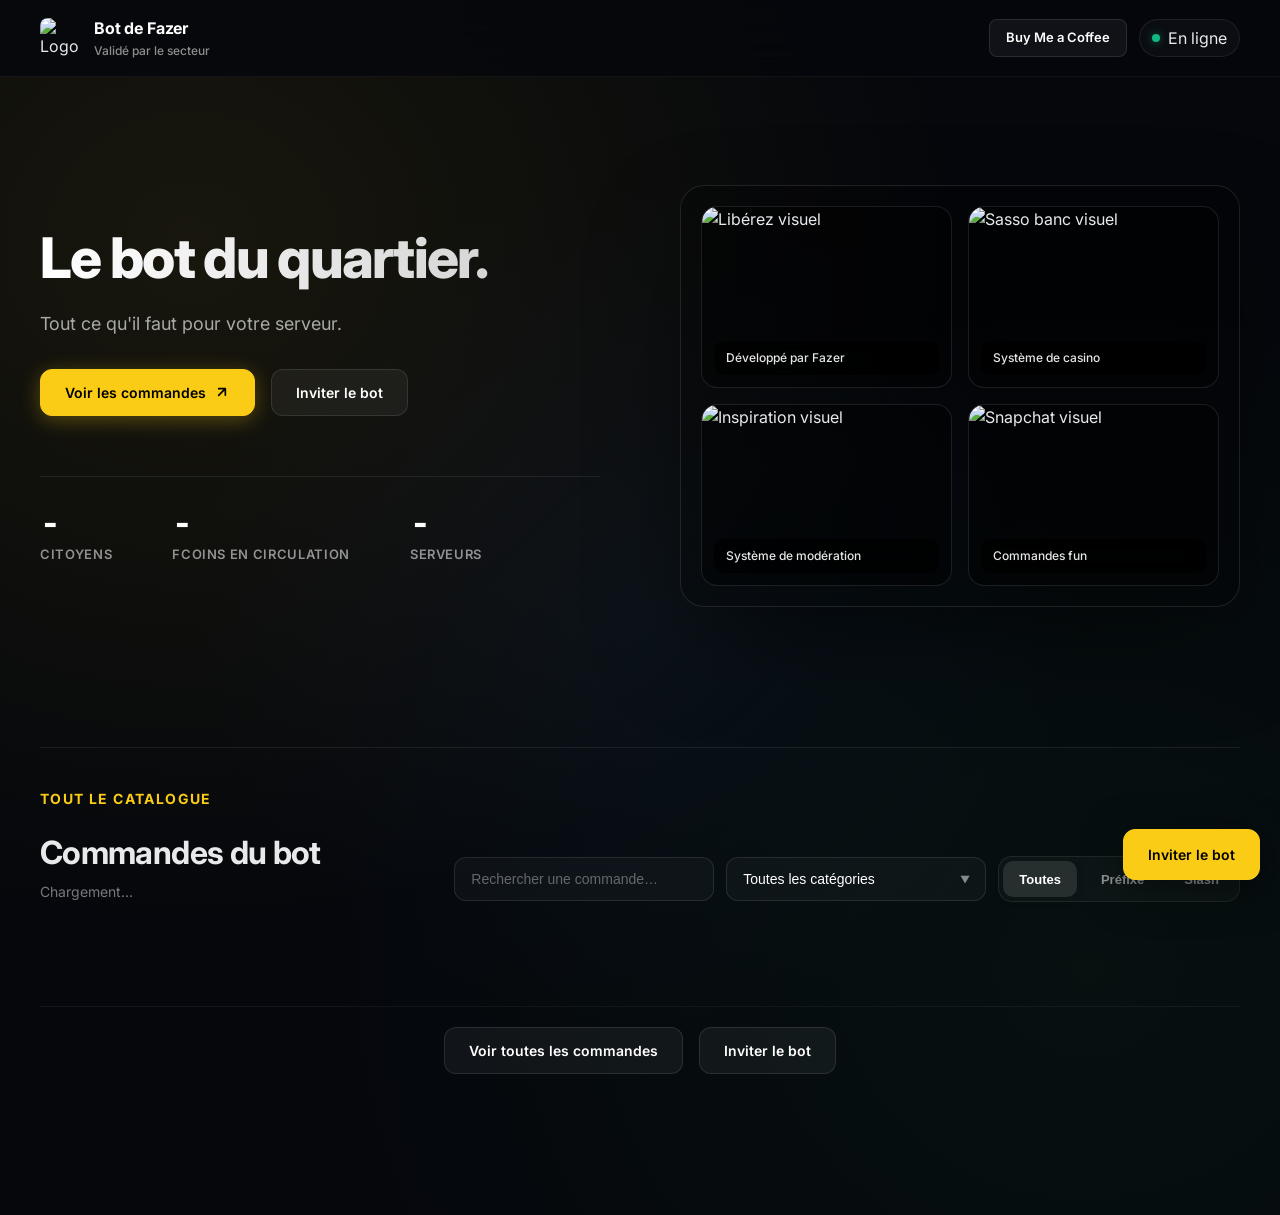
==== site/index.html @ cdc3a777 "Fixes" ====
<!doctype html>
<html lang="fr">
  <head>
    <meta charset="utf-8">
    <meta name="viewport" content="width=device-width, initial-scale=1">
    <title>Bot de Fazer</title>
    <link rel="icon" type="image/png" href="/images/favicon.png">
    <meta name="description" content="Le meilleur Bot Discord.">

    <meta property="og:type" content="website">
    <meta property="og:url" content="http://www.fazer.city/">
    <meta property="og:title" content="Bot de Fazer">
    <meta property="og:description" content="Site officiel du Bot de Fazer.">
    <meta property="og:image" content="/images/video.gif">
    <meta name="theme-color" content="#facc15">

    <meta name="twitter:card" content="summary_large_image">
    <meta name="twitter:title" content="Bot de Fazer">
    <meta name="twitter:description" content="Site officiel du Bot de Fazer.">
    <meta name="twitter:image" content="images/video.gif">

    <link rel="preconnect" href="https://fonts.googleapis.com">
    <link rel="preconnect" href="https://fonts.gstatic.com" crossorigin>
    <link href="https://fonts.googleapis.com/css2?family=Inter:wght@400;600;800&display=swap" rel="stylesheet">
    <link rel="stylesheet" href="assets/style.css">
  </head>
  <body>
    <a class="skiplink" href="#main-content">Aller au contenu principal</a>

    <div class="fixed-invite" aria-label="Invitation du bot">
      <a
        class="btn btn-primary"
        href="https://discord.com/oauth2/authorize?client_id=1448011692867977266&permissions=8&integration_type=0&scope=bot"
        target="_blank"
        rel="noopener"
      >
        Inviter le bot
      </a>
      <img src="/images/dessous.png" class="invite-decor" alt="" aria-hidden="true">
    </div>

    <header class="topbar">
      <div class="topbar-inner">
        <div class="brand-wrapper">
          <img src="/images/logo.png" class="brand-logo" alt="Logo">
          <div class="brand">
            <div class="brand-title">Bot de Fazer</div>
            <div class="brand-sub">Validé par le secteur</div>
          </div>
        </div>
        <div class="top-actions">
          <a class="btn btn-sm" href="https://ko-fi.com/fz1000" target="_blank" rel="noopener">
            Buy Me a Coffee
          </a>
          <div class="pill">
            <span class="pill-dot" aria-hidden="true"></span>
            <span>En ligne</span>
          </div>
        </div>
      </div>
    </header>

    <main class="container">
      <section class="hero" aria-label="Accueil">
        <div>
          <h1>
            Le bot du quartier.
          </h1>
          <p>
            Tout ce qu'il faut pour votre serveur.
          </p>
          <div class="hero-cta">
            <a class="btn btn-primary" href="#commandes">
              <span>Voir les commandes</span>
              <svg width="16" height="16" viewBox="0 0 24 24" fill="none" stroke="currentColor" stroke-width="2.5" stroke-linecap="round" stroke-linejoin="round"><path d="M7 17l9.2-9.2M17 17V7H7"/></svg>
            </a>
            <a class="btn" href="https://discord.com/oauth2/authorize?client_id=1448011692867977266&permissions=8&integration_type=0&scope=bot" target="_blank" rel="noopener">
              <span>Inviter le bot</span>
            </a>
          </div>

          <div class="stats-bar">
            <div class="stat-item">
              <div class="stat-value" id="statUsers">-</div>
              <div class="stat-label">Citoyens</div>
            </div>
            <div class="stat-item">
              <div class="stat-value" id="statMoney">-</div>
              <div class="stat-label">Fcoins en circulation</div>
            </div>
            <div class="stat-item clickable" id="btnServers">
              <div class="stat-value" id="statServers">-</div>
              <div class="stat-label">Serveurs</div>
            </div>
          </div>
        </div>

        <div class="hero-art" aria-label="Visuels">
          <div class="art-bg" aria-hidden="true"></div>
          <div class="art-grid">
            <div class="art-tile">
              <img src="/images/liberez.png" alt="Libérez visuel" loading="lazy">
              <div class="art-caption">Développé par Fazer</div>
            </div>
            <div class="art-tile">
              <img src="/images/sassobanc.png" alt="Sasso banc visuel" loading="lazy">
              <div class="art-caption">Système de casino</div>
            </div>
            <div class="art-tile">
              <img src="/images/video.gif" alt="Inspiration visuel" loading="lazy">
              <div class="art-caption">Système de modération</div>
            </div>
            <div class="art-tile">
              <img src="/images/snapchat.png" alt="Snapchat visuel" loading="lazy">
              <div class="art-caption">Commandes fun</div>
            </div>
          </div>
        </div>
      </section>

      <section id="commandes" class="commands" aria-label="Commandes">
        <div class="commands-head">
          <div>
            <div class="section-title">Tout le catalogue</div>
            <h2>Commandes du bot</h2>
            <div class="muted" id="cmdCount">Chargement…</div>
          </div>
          <div class="commands-toolbar">
            <label for="cmdSearch" class="sr-only">Rechercher une commande</label>
            <input class="input" id="cmdSearch" type="search" placeholder="Rechercher une commande…" autocomplete="off">
            <div class="select-wrapper">
              <select id="catSelect" class="input" aria-label="Filtrer par catégorie">
                <option value="all">Toutes les catégories</option>
              </select>
            </div>
            <div class="tabs" role="tablist" aria-label="Filtre des types de commandes">
              <button class="tab" id="tabAll" role="tab" aria-selected="true" aria-controls="cmdGrid" type="button">Toutes</button>
              <button class="tab" id="tabPrefix" role="tab" aria-selected="false" aria-controls="cmdGrid" type="button">Préfixe</button>
              <button class="tab" id="tabSlash" role="tab" aria-selected="false" aria-controls="cmdGrid" type="button">Slash</button>
            </div>
          </div>
        </div>

        <div class="cmd-grid" id="cmdGrid" aria-live="polite"></div>
      </section>

      <footer class="site-footer">
        <div class="footer-actions">
          <a class="btn" href="#commandes">Voir toutes les commandes</a>
          <a class="btn" href="https://discord.com/oauth2/authorize?client_id=1448011692867977266&permissions=8&integration_type=0&scope=bot" target="_blank" rel="noopener">Inviter le bot</a>
        </div>
        <div class="supporters-marquee">
          <div class="marquee-content">
            Merci aux supporters : aurianavvlt, 4y0pl41t, mr.korrnichon, amaeeel._., an333.back, fgddfgdfsgfsd, marwanleboss, beaucouptropcon, nyrt.kc
          </div>
        </div>
      </footer>

      <button id="backToTop" class="back-to-top" aria-label="Retour en haut">
        <svg width="24" height="24" viewBox="0 0 24 24" fill="none" stroke="currentColor" stroke-width="2" stroke-linecap="round" stroke-linejoin="round"><path d="M18 15l-6-6-6 6"/></svg>
      </button>
    </main>

    <div id="toast"></div>

    <div id="serversModal" class="modal">
      <div class="modal-backdrop"></div>
      <div class="modal-content">
        <div class="modal-header">
          <h3>Nos Serveurs</h3>
          <button class="modal-close" aria-label="Fermer">&times;</button>
        </div>
        <div class="server-list">
          <a href="https://discord.gg/AbfM6Nasqu" target="_blank" rel="noopener" class="server-item">
            <div class="server-info">
              <div class="server-name">tahan et farhan #FR</div>
              <div class="server-desc">Serveur Communautaire</div>
            </div>
            <div class="server-icon">
              <svg width="20" height="20" viewBox="0 0 24 24" fill="none" stroke="currentColor" stroke-width="2" stroke-linecap="round" stroke-linejoin="round"><path d="M18 13v6a2 2 0 0 1-2 2H5a2 2 0 0 1-2-2V8a2 2 0 0 1 2-2h6"></path><polyline points="15 3 21 3 21 9"></polyline><line x1="10" y1="14" x2="21" y2="3"></line></svg>
            </div>
          </a>
          <a href="https://discord.gg/AbfM6Nasqu" target="_blank" rel="noopener" class="server-item">
            <div class="server-info">
              <div class="server-name">Serveur de Fazer</div>
              <div class="server-desc">Serveur de développement</div>
            </div>
            <div class="server-icon">
              <svg width="20" height="20" viewBox="0 0 24 24" fill="none" stroke="currentColor" stroke-width="2" stroke-linecap="round" stroke-linejoin="round"><path d="M18 13v6a2 2 0 0 1-2 2H5a2 2 0 0 1-2-2V8a2 2 0 0 1 2-2h6"></path><polyline points="15 3 21 3 21 9"></polyline><line x1="10" y1="14" x2="21" y2="3"></line></svg>
            </div>
          </a>
        </div>
      </div>
    </div>

    <script src="/assets/script.js" defer></script>
  </body>
</html>
---- site/assets/style.css ----
*{box-sizing:border-box}
html,body{margin:0;padding:0;scroll-behavior:smooth}
body{
  min-height:100vh;
  background:#05070c;
  background-image:
    radial-gradient(at 15% 20%, rgba(250,204,21,0.08) 0px, transparent 50%),
    radial-gradient(at 85% 80%, rgba(34,197,94,0.05) 0px, transparent 50%),
    radial-gradient(at 50% 50%, rgba(59,130,246,0.05) 0px, transparent 50%);
  color:#e7e9ea;
  font-family:'Inter',system-ui,-apple-system,sans-serif;
  line-height:1.5;
  -webkit-font-smoothing: antialiased;
}

.sr-only {
  position: absolute;
  width: 1px;
  height: 1px;
  padding: 0;
  margin: -1px;
  overflow: hidden;
  clip: rect(0, 0, 0, 0);
  white-space: nowrap;
  border: 0;
}

/* Scrollbar */
::-webkit-scrollbar {width: 8px;}
::-webkit-scrollbar-track {background: #05070c;}
::-webkit-scrollbar-thumb {background: #333; border-radius: 4px;}
::-webkit-scrollbar-thumb:hover {background: #444;}

/* Selection */
::selection {background: rgba(250, 204, 21, 0.2); color: #facc15;}

a{color:inherit;text-decoration:none}
.container{width:100%;max-width:1400px;margin:0 auto;padding:28px 40px 64px}

.topbar{
  position:sticky;top:0;z-index:50;
  background:rgba(5,7,12,0.8);
  backdrop-filter:blur(20px);
  -webkit-backdrop-filter:blur(20px);
  border-bottom: 1px solid rgba(255,255,255,0.05);
}
.topbar-inner{width:100%;max-width:1400px;margin:0 auto;padding:16px 40px;display:flex;align-items:center;justify-content:space-between;gap:14px}
.top-actions{display:flex;align-items:center;justify-content:flex-end;gap:12px}

.brand-wrapper{display:flex;align-items:center;gap:14px}
.brand-logo{width:40px;height:40px;object-fit:contain;border-radius: 8px;}
.brand{display:flex;flex-direction:column;gap:2px}
.brand-title{font-size:16px;font-weight: 700;letter-spacing:-0.01em;color:#fff}
.brand-sub{font-size:12px;color:rgba(231,233,234,.6);font-weight: 500}

.pill{display:inline-flex;align-items:center;gap:8px;padding:6px 12px;border-radius:999px;background:rgba(255,255,255,.03);border:1px solid rgba(255,255,255,.08)}
.pill-dot{width:8px;height:8px;border-radius:999px;background:#10b981;box-shadow: 0 0 10px rgba(16,185,129,0.5)}

.hero{padding:80px 0 60px;display:grid;grid-template-columns:1fr 1fr;gap:80px;align-items:center}
.hero h1{margin:0;font-size:56px;letter-spacing:-.03em;line-height:1.1;font-weight: 800; background: linear-gradient(to right, #fff, #ccc); -webkit-background-clip: text; -webkit-text-fill-color: transparent;}
.hero p{margin:20px 0 0;color:rgba(231,233,234,.7);font-size:18px;max-width:48ch;font-weight: 400}

.hero-cta{margin-top:32px;display:flex;flex-wrap:wrap;gap:16px}
.btn{
  display:inline-flex;align-items:center;justify-content:center;gap:8px;
  padding:12px 24px;border-radius:12px;
  border:1px solid rgba(255,255,255,.1);
  background:rgba(255,255,255,.05);
  color:#fff;font-weight:600;font-size: 14px;
  transition:all .2s ease;
  cursor: pointer;
}
.btn:hover{background:rgba(255,255,255,.1);transform:translateY(-2px)}
.btn-sm{padding:8px 16px;font-size:13px;border-radius: 8px}

.btn-primary{
  background: #facc15;
  color: #000;
  border: 1px solid #facc15;
  box-shadow: 0 4px 20px rgba(250,204,21,0.3);
}
.btn-primary:hover{
  background: #eab308;
  border-color: #eab308;
  box-shadow: 0 8px 30px rgba(250,204,21,0.4);
}

.hero-art{
  position:relative;border-radius:24px;overflow:hidden;
  border:1px solid rgba(255,255,255,.1);
  background:rgba(0,0,0,0.3);
  box-shadow:0 40px 100px -20px rgba(0,0,0,0.5);
}
.art-bg{position:absolute;inset:0;background-image:url("../../images/inspi.png");background-size:cover;background-position:center;opacity:.1;filter:blur(20px)}
.art-grid{position:relative;z-index:1;padding:20px;display:grid;grid-template-columns:1fr 1fr;gap:16px}
.art-tile{border-radius:16px;overflow:hidden;position:relative;border:1px solid rgba(255,255,255,.1);background:rgba(0,0,0,.4)}
.art-tile img{display:block;width:100%;height:180px;object-fit:cover;transition: transform 0.5s ease;}
.art-tile:hover img {transform: scale(1.05);}
.art-caption{position:absolute;left:12px;bottom:12px;right:12px;padding:8px 12px;border-radius:10px;background:rgba(0,0,0,.7);backdrop-filter:blur(8px);color:rgba(255,255,255,.9);font-size:12px;font-weight: 500}

.stats-bar {
  margin-top: 60px;
  display: flex;
  gap: 60px;
  border-top: 1px solid rgba(255,255,255,0.08);
  padding-top: 30px;
}
.stat-item {display: flex; flex-direction: column;}
.stat-value {font-size: 32px; font-weight: 800; color: #fff; font-variant-numeric: tabular-nums; line-height: 1;}
.stat-label {margin-top: 6px; font-size: 13px; color: rgba(231,233,234,0.6); text-transform: uppercase; letter-spacing: 0.05em; font-weight: 600;}

.section{margin-top:80px}
.section-title{margin:0 0 20px;font-size:14px;letter-spacing:.1em;text-transform:uppercase;color:#facc15;font-weight: 700}

.commands{margin-top:80px;padding-top:40px;border-top:1px solid rgba(255,255,255,.08)}
.commands-head{display:flex;align-items:flex-end;justify-content:space-between;gap:20px;margin-bottom:24px;flex-wrap: wrap;}
.commands-head h2{margin:0;font-size:32px;letter-spacing:-.02em;font-weight: 700}
.commands-head .muted{color:rgba(231,233,234,.5);font-size:14px;margin-top: 4px}

.commands-toolbar{display:flex;flex-wrap:wrap;gap:12px;align-items:center}
.input{height:44px;min-width:260px;padding:0 16px;border-radius:12px;border:1px solid rgba(255,255,255,.1);background:rgba(255,255,255,.03);color:#fff;outline:none;font-size: 14px; transition: border-color 0.2s}
.input:focus{border-color: rgba(250,204,21,0.5); background: rgba(255,255,255,.05);}
.input::placeholder{color:rgba(231,233,234,.4)}

.tabs{display:flex;gap:8px;background: rgba(255,255,255,0.03); padding: 4px; border-radius: 14px; border: 1px solid rgba(255,255,255,0.08);}
.tab{height:36px;padding:0 16px;border-radius:10px;border:none;background:transparent;color:rgba(231,233,234,.6);cursor:pointer;font-weight:600;font-size: 13px; transition: all 0.2s;}
.tab[aria-selected="true"]{background:rgba(255,255,255,0.1);color:#fff; box-shadow: 0 2px 8px rgba(0,0,0,0.2);}
.tab:hover:not([aria-selected="true"]) {color: #fff;}

.cmd-grid{margin-top:24px;display:grid;grid-template-columns:repeat(auto-fill, minmax(320px, 1fr));gap:16px}
.cmd{
  padding:20px;border-radius:20px;
  border:1px solid rgba(255,255,255,.08);
  background:rgba(255,255,255,.02);
  cursor:pointer;
  transition:all .2s ease;
  position: relative;
  overflow: hidden;
}
.cmd:hover{
  background:rgba(255,255,255,.05);
  transform:translateY(-4px);
  border-color: rgba(255,255,255,0.15);
  box-shadow: 0 10px 30px rgba(0,0,0,0.3);
}
.cmd-top{display:flex;align-items:center;justify-content:space-between;gap:10px;margin-bottom: 8px;}
.cmd-name{font-weight:700;font-size: 16px; color: #fff;}
.cmd-kind{font-size:10px;text-transform: uppercase; letter-spacing: 0.05em; padding: 4px 8px; border-radius: 6px; background: rgba(255,255,255,0.05); color:rgba(255,255,255,.5)}
.cmd-desc{line-height: 1.5; color:rgba(231,233,234,.6);font-size:14px}
.cmd-aliases{margin-top:12px;display:flex;flex-wrap:wrap;gap:6px}
.chip{display:inline-flex;align-items:center;gap:6px;padding:2px 8px;border-radius:6px;background:rgba(255,255,255,.05);font-size:11px;color:rgba(255,255,255,.5)}

.category-header {
  grid-column: 1 / -1;
  margin: 40px 0 16px;
  font-size: 18px;
  font-weight: 800;
  text-transform: uppercase;
  letter-spacing: .05em;
  color: #facc15;
  display: flex;
  align-items: center;
  gap: 12px;
}
.category-header::after {
  content: "";
  height: 1px;
  flex: 1;
  background: rgba(255,255,255,0.1);
}

/* Footer Actions */
.footer-actions{display:flex;gap:16px;justify-content:center;padding:20px 0;}

.fixed-invite{position:fixed;right:20px;bottom:20px;z-index:40; display:flex;align-items:center;justify-content:center;pointer-events:none}
.fixed-invite .btn-primary{padding:14px 24px; pointer-events: auto; box-shadow: 0 10px 40px rgba(0,0,0,0.5);}
.invite-decor{position:absolute;z-index:-1;top:-75px;left:50%;transform:translateX(-50%);width:100px;max-width:none;transition:transform .2s cubic-bezier(0.175, 0.885, 0.32, 1.275)}
.btn-primary:hover + .invite-decor{transform:translateX(-50%) translateY(-8px) scale(1.1)}

.skiplink{position:absolute;left:-9999px;top:auto;width:1px;height:1px;overflow:hidden}
.skiplink:focus{left:20px;top:20px;width:auto;height:auto;z-index:100;padding:12px 20px;border-radius:12px;background:#05070c;border:1px solid #facc15;color: #facc15; font-weight: bold;}

#toast {
  visibility: hidden;
  min-width: 250px;
  background-color: rgba(31, 41, 55, 0.9);
  backdrop-filter: blur(10px);
  color: #fff;
  text-align: center;
  border-radius: 12px;
  padding: 14px 24px;
  position: fixed;
  z-index: 100;
  left: 50%;
  bottom: 40px;
  transform: translateX(-50%) translateY(20px);
  font-size: 14px;
  font-weight: 500;
  box-shadow: 0 20px 50px rgba(0,0,0,0.5);
  border: 1px solid rgba(255,255,255,0.1);
  opacity: 0;
  transition: all 0.3s cubic-bezier(0.175, 0.885, 0.32, 1.275);
}
#toast.show {visibility: visible; opacity: 1; transform: translateX(-50%) translateY(0);}

.reveal {opacity: 0; transform: translateY(30px); transition: all 0.8s cubic-bezier(0.2, 0.8, 0.2, 1);}
.reveal.active {opacity: 1; transform: translateY(0);}

.back-to-top {
  position: fixed;
  bottom: 30px;
  left: 30px;
  width: 48px;
  height: 48px;
  border-radius: 12px;
  background: rgba(255,255,255,0.05);
  border: 1px solid rgba(255,255,255,0.1);
  color: #fff;
  display: flex; align-items: center; justify-content: center;
  cursor: pointer;
  opacity: 0; transform: translateY(20px);
  transition: all 0.3s ease;
  z-index: 90;
  backdrop-filter: blur(10px);
}
.back-to-top:hover {background: rgba(255,255,255,0.1); transform: translateY(-4px);}
.back-to-top.visible {opacity: 1; transform: translateY(0);}

/* Clickable Stat */
.clickable {
  cursor: pointer;
  transition: transform 0.2s, opacity 0.2s;
}
.clickable:hover {
  opacity: 0.8;
  transform: translateY(-2px);
}
.clickable:hover .stat-value {
  color: #facc15;
}

/* Marquee & Footer */
.site-footer {
  margin-top: 80px;
  border-top: 1px solid rgba(255,255,255,0.05);
  display: flex;
  flex-direction: column;
  padding-bottom: 20px;
}

.supporters-marquee {
  width: 100%;
  padding: 10px 0;
  overflow: hidden;
  display: flex;
  align-items: center;
  background: transparent;
  opacity: 0.2; /* Very subtle */
  transition: opacity 0.3s;
}
.supporters-marquee:hover {
  opacity: 0.6;
}

.marquee-content {
  white-space: nowrap;
  animation: marquee 40s linear infinite;
  padding-left: 100%;
  color: #fff;
  font-size: 11px;
  font-weight: 500;
  text-transform: uppercase;
  letter-spacing: 0.05em;
}
@keyframes marquee {
  0% { transform: translateX(0); }
  100% { transform: translateX(-100%); }
}

/* Modal */
.modal {
  position: fixed;
  inset: 0;
  z-index: 200;
  display: flex;
  align-items: center;
  justify-content: center;
  opacity: 0;
  pointer-events: none;
  transition: opacity 0.3s ease;
}
.modal.active {
  opacity: 1;
  pointer-events: auto;
}
.modal-backdrop {
  position: absolute;
  inset: 0;
  background: rgba(0, 0, 0, 0.6);
  backdrop-filter: blur(5px);
}
.modal-content {
  position: relative;
  width: 90%;
  max-width: 400px;
  background: rgba(20, 25, 35, 0.9);
  border: 1px solid rgba(255, 255, 255, 0.1);
  border-radius: 20px;
  padding: 24px;
  box-shadow: 0 20px 50px rgba(0, 0, 0, 0.5);
  transform: scale(0.95);
  transition: transform 0.3s cubic-bezier(0.175, 0.885, 0.32, 1.275);
}
.modal.active .modal-content {
  transform: scale(1);
}
.modal-header {
  display: flex;
  justify-content: space-between;
  align-items: center;
  margin-bottom: 20px;
}
.modal-header h3 {
  margin: 0;
  font-size: 20px;
  color: #fff;
}
.modal-close {
  background: none;
  border: none;
  color: rgba(255, 255, 255, 0.5);
  font-size: 24px;
  cursor: pointer;
  padding: 0;
  line-height: 1;
}
.modal-close:hover {
  color: #fff;
}
.server-list {
  display: flex;
  flex-direction: column;
  gap: 12px;
}
.server-item {
  display: flex;
  align-items: center;
  justify-content: space-between;
  padding: 16px;
  background: rgba(255, 255, 255, 0.03);
  border: 1px solid rgba(255, 255, 255, 0.08);
  border-radius: 12px;
  text-decoration: none;
  transition: all 0.2s ease;
}
.server-item:hover {
  background: rgba(255, 255, 255, 0.08);
  transform: translateX(4px);
  border-color: rgba(255, 255, 255, 0.2);
}
.server-info {
  display: flex;
  flex-direction: column;
  gap: 4px;
}
.server-name {
  color: #fff;
  font-weight: 600;
  font-size: 14px;
}
.server-desc {
  color: rgba(255, 255, 255, 0.5);
  font-size: 12px;
}
.server-icon {
  color: #facc15;
}

@media (max-width: 1024px) {
  .hero {
    grid-template-columns: 1fr;
    text-align: center;
    gap: 40px;
    padding-top: 40px;
  }
  .hero-cta {
    justify-content: center;
  }
  .hero p {
    margin-left: auto;
    margin-right: auto;
  }
  .art-tile img {
    height: 220px;
  }
}

@media (max-width: 768px) {
  .container {
    padding: 20px 20px 80px; /* More bottom padding for fixed elements */
  }
  .topbar-inner {
    padding: 12px 20px;
  }
  .hero h1 {
    font-size: 40px;
  }
  .stats-bar {
    flex-direction: column;
    gap: 30px;
    align-items: center;
    text-align: center;
    margin-top: 40px;
  }
  .commands-head {
    flex-direction: column;
    align-items: flex-start;
    gap: 16px;
  }
  .commands-toolbar {
    width: 100%;
    flex-direction: column;
    align-items: stretch;
  }
  .input {
    width: 100%;
    font-size: 16px; /* Prevents iOS zoom */
  }
  .tabs {
    width: 100%;
    overflow-x: auto;
    padding-bottom: 8px; /* Scrollbar space */
    -webkit-overflow-scrolling: touch;
  }
  .tab {
    flex-shrink: 0;
  }
  .art-grid {
    grid-template-columns: 1fr;
  }
  .cmd-grid {
    grid-template-columns: 1fr; /* Full width cards on mobile */
  }
  .fixed-invite {
    width: 100%;
    right: 0;
    bottom: 0;
    padding: 16px;
    background: linear-gradient(to top, #05070c, transparent);
    justify-content: center;
  }
  .fixed-invite .btn-primary {
    width: 100%;
    box-shadow: 0 4px 20px rgba(0,0,0,0.4);
  }
  .invite-decor {
    display: none; /* Hide decor on mobile to avoid clutter */
  }
  .back-to-top {
    left: auto;
    right: 20px;
    bottom: 90px; /* Above the fixed invite bar */
  }
  #toast {
    width: 90%;
    bottom: 90px;
  }
}

@media (max-width: 480px) {
  .hero h1 {
    font-size: 32px;
  }
  .hero p {
    font-size: 16px;
  }
  .brand-title {
    display: none; /* Hide brand text, keep logo */
  }
  .brand-sub {
    display: none;
  }
  .brand-logo {
    width: 32px;
    height: 32px;
  }
  .top-actions .btn-sm {
    display: none; /* Hide "Buy me a coffee" on tiny screens */
  }
  .stat-value {
    font-size: 28px;
  }
}

/* Select Dropdown */
.select-wrapper {
  position: relative;
  min-width: 200px;
}
.select-wrapper::after {
  content: "▼";
  font-size: 10px;
  color: rgba(255,255,255,0.5);
  position: absolute;
  right: 16px;
  top: 50%;
  transform: translateY(-50%);
  pointer-events: none;
}
select.input {
  appearance: none;
  -webkit-appearance: none;
  cursor: pointer;
  padding-right: 32px;
}
select.input option {
  background: #141923;
  color: #fff;
}

/* Command Usage */
.cmd-usage {
  margin-top: 12px;
  padding: 8px 12px;
  background: rgba(0, 0, 0, 0.3);
  border-radius: 8px;
  font-family: 'Monaco', 'Consolas', monospace;
  font-size: 12px;
  color: #facc15;
  border: 1px solid rgba(250, 204, 21, 0.2);
  display: block;
  width: 100%;
  white-space: pre-wrap;
  word-break: break-all;
}
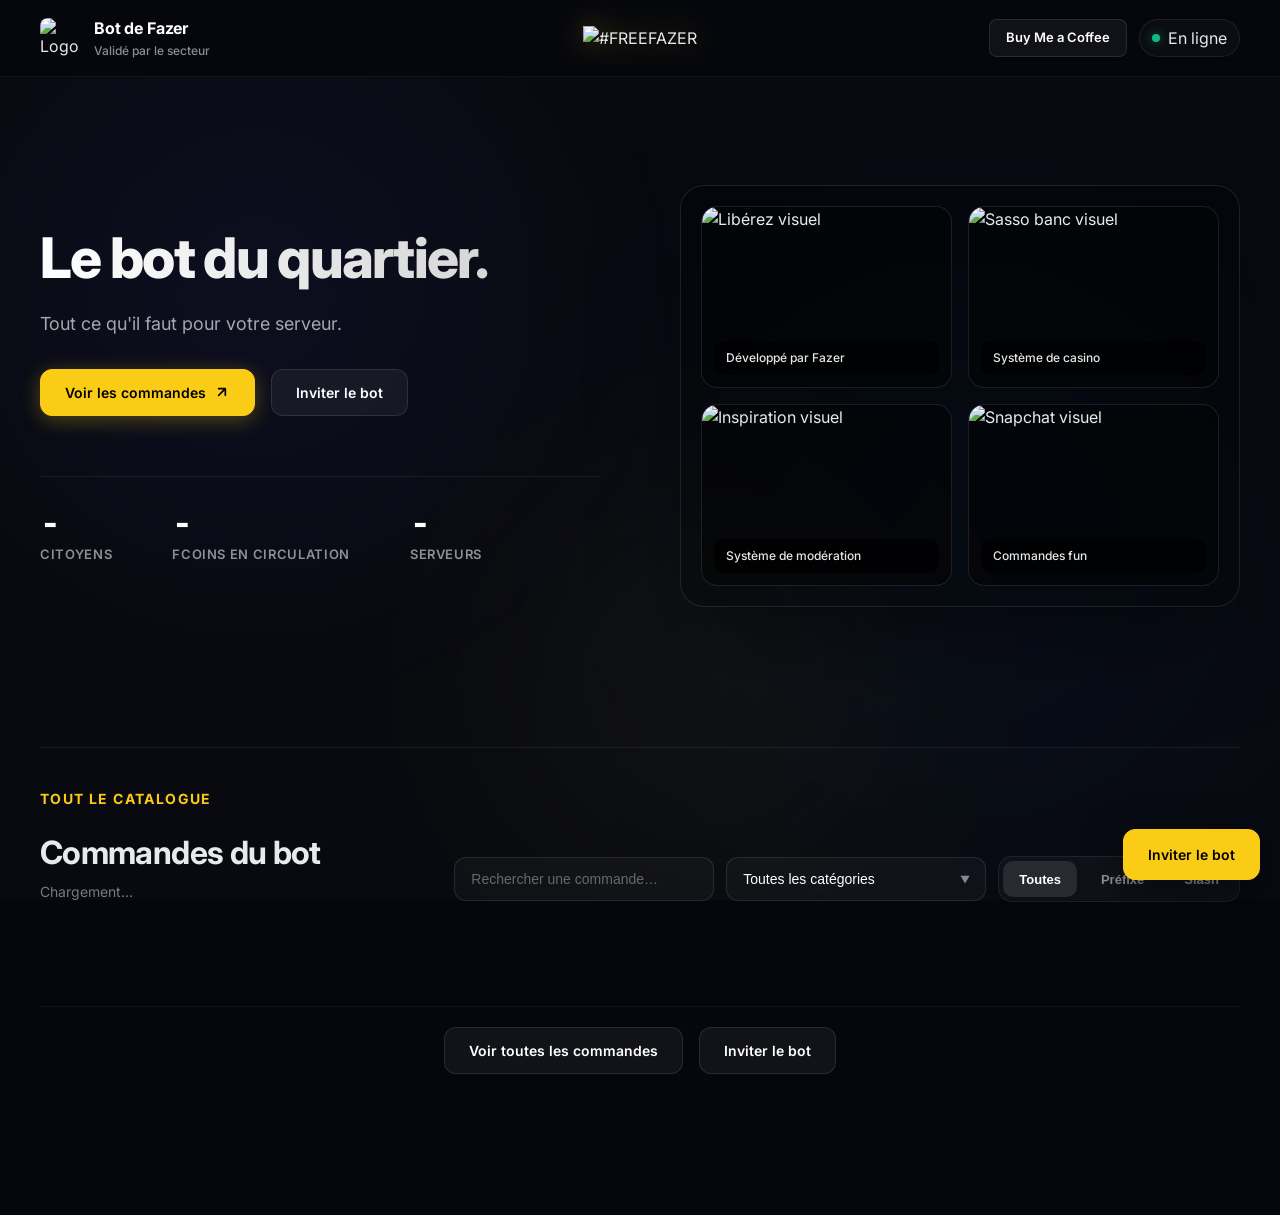
==== commit 8bb7c80d: "ajouts" ====
--- a/site/index.html
+++ b/site/index.html
@@ -25,6 +25,11 @@
     <link rel="stylesheet" href="assets/style.css">
   </head>
   <body>
+    <div class="animated-bg">
+      <div class="bg-blob bg-blob-1"></div>
+      <div class="bg-blob bg-blob-2"></div>
+      <div class="bg-blob bg-blob-3"></div>
+    </div>
     <a class="skiplink" href="#main-content">Aller au contenu principal</a>
 
     <div class="fixed-invite" aria-label="Invitation du bot">
@@ -36,7 +41,7 @@
       >
         Inviter le bot
       </a>
-      <img src="/images/dessous.png" class="invite-decor" alt="" aria-hidden="true">
+      <img src="/images/dessous.png" class="invite-decor" alt="" aria-hidden="true"></div>
     </div>
 
     <header class="topbar">
@@ -48,6 +53,11 @@
             <div class="brand-sub">Validé par le secteur</div>
           </div>
         </div>
+        
+        <div class="top-center-logo">
+          <img src="/images/freefazer.png" id="freeFazerBtn" alt="#FREEFAZER" title="Clique pour copier #FREEFAZER">
+        </div>
+
         <div class="top-actions">
           <a class="btn btn-sm" href="https://ko-fi.com/fz1000" target="_blank" rel="noopener">
             Buy Me a Coffee
@@ -62,6 +72,7 @@
 
     <main class="container">
       <section class="hero" aria-label="Accueil">
+        <div class="tmax-bg"></div>
         <div>
           <h1>
             Le bot du quartier.
@@ -110,13 +121,15 @@
               <img src="/images/video.gif" alt="Inspiration visuel" loading="lazy">
               <div class="art-caption">Système de modération</div>
             </div>
-            <div class="art-tile">
+            <div class="art-tile"> 
               <img src="/images/snapchat.png" alt="Snapchat visuel" loading="lazy">
               <div class="art-caption">Commandes fun</div>
             </div>
           </div>
         </div>
       </section>
+
+      <!-- Section Classement (Supprimé) -->
 
       <section id="commandes" class="commands" aria-label="Commandes">
         <div class="commands-head">
@@ -195,4 +208,4 @@
 
     <script src="/assets/script.js" defer></script>
   </body>
-</html>+</html>
--- a/site/assets/style.css
+++ b/site/assets/style.css
@@ -3,14 +3,65 @@
 body{
   min-height:100vh;
   background:#05070c;
-  background-image:
-    radial-gradient(at 15% 20%, rgba(250,204,21,0.08) 0px, transparent 50%),
-    radial-gradient(at 85% 80%, rgba(34,197,94,0.05) 0px, transparent 50%),
-    radial-gradient(at 50% 50%, rgba(59,130,246,0.05) 0px, transparent 50%);
   color:#e7e9ea;
   font-family:'Inter',system-ui,-apple-system,sans-serif;
   line-height:1.5;
   -webkit-font-smoothing: antialiased;
+}
+
+.animated-bg {
+  position: fixed;
+  top: 0;
+  left: 0;
+  width: 100vw;
+  height: 100vh;
+  z-index: -5;
+  overflow: hidden;
+  background: #080a10;
+}
+
+.bg-blob {
+  position: absolute;
+  border-radius: 50%;
+  filter: blur(80px);
+  opacity: 0.6;
+  animation: blob-move 20s infinite alternate cubic-bezier(0.4, 0, 0.2, 1);
+}
+
+.bg-blob-1 {
+  top: -10%;
+  left: -10%;
+  width: 60vw;
+  height: 60vw;
+  background: radial-gradient(circle, rgba(79, 70, 229, 0.15) 0%, transparent 70%);
+  animation-duration: 25s;
+}
+
+.bg-blob-2 {
+  bottom: -10%;
+  right: -10%;
+  width: 70vw;
+  height: 70vw;
+  background: radial-gradient(circle, rgba(37, 99, 235, 0.1) 0%, transparent 70%);
+  animation-duration: 30s;
+  animation-direction: alternate-reverse;
+}
+
+.bg-blob-3 {
+  top: 40%;
+  left: 30%;
+  width: 50vw;
+  height: 50vw;
+  background: radial-gradient(circle, rgba(250, 204, 21, 0.08) 0%, transparent 70%);
+  animation-duration: 35s;
+  animation-delay: -5s;
+}
+
+@keyframes blob-move {
+  0% { transform: translate(0, 0) scale(1); }
+  33% { transform: translate(30px, -30px) scale(1.1); }
+  66% { transform: translate(-20px, 20px) scale(0.95); }
+  100% { transform: translate(0, 0) scale(1); }
 }
 
 .sr-only {
@@ -44,7 +95,40 @@
   -webkit-backdrop-filter:blur(20px);
   border-bottom: 1px solid rgba(255,255,255,0.05);
 }
-.topbar-inner{width:100%;max-width:1400px;margin:0 auto;padding:16px 40px;display:flex;align-items:center;justify-content:space-between;gap:14px}
+.topbar-inner{width:100%;max-width:1400px;margin:0 auto;padding:16px 40px;display:flex;align-items:center;justify-content:space-between;gap:14px; position: relative;}
+
+.top-center-logo {
+  position: absolute;
+  left: 50%;
+  top: 50%;
+  transform: translate(-50%, -50%);
+  z-index: 10;
+}
+
+.top-center-logo img {
+  height: 90px;
+  width: auto;
+  cursor: pointer;
+  animation: mega-pulse 1.5s infinite ease-in-out;
+  transition: all 0.2s;
+  filter: drop-shadow(0 0 15px rgba(250, 204, 21, 0.4));
+}
+.top-center-logo img:hover {
+  transform: scale(1.3) rotate(10deg);
+  filter: drop-shadow(0 0 25px rgba(250, 204, 21, 0.8));
+}
+.top-center-logo img:active {
+  transform: scale(0.9);
+}
+
+@keyframes mega-pulse {
+  0% { transform: scale(1) rotate(0deg); }
+  25% { transform: scale(1.2) rotate(-5deg); }
+  50% { transform: scale(1) rotate(0deg); }
+  75% { transform: scale(1.2) rotate(5deg); }
+  100% { transform: scale(1) rotate(0deg); }
+}
+
 .top-actions{display:flex;align-items:center;justify-content:flex-end;gap:12px}
 
 .brand-wrapper{display:flex;align-items:center;gap:14px}
@@ -56,7 +140,29 @@
 .pill{display:inline-flex;align-items:center;gap:8px;padding:6px 12px;border-radius:999px;background:rgba(255,255,255,.03);border:1px solid rgba(255,255,255,.08)}
 .pill-dot{width:8px;height:8px;border-radius:999px;background:#10b981;box-shadow: 0 0 10px rgba(16,185,129,0.5)}
 
-.hero{padding:80px 0 60px;display:grid;grid-template-columns:1fr 1fr;gap:80px;align-items:center}
+.hero{padding:80px 0 60px;display:grid;grid-template-columns:1fr 1fr;gap:80px;align-items:center;position:relative}
+.tmax-bg {
+  position: absolute;
+  bottom: 0;
+  left: 5%;
+  right: auto;
+  width: 60%;
+  height: 100%;
+  background-image: url('/images/tmax.png');
+  background-size: contain;
+  background-repeat: no-repeat;
+  background-position: bottom left;
+  opacity: 0.4;
+  pointer-events: none;
+  z-index: -1;
+  animation: float 6s ease-in-out infinite;
+}
+
+@keyframes float {
+  0% { transform: translateY(0); }
+  50% { transform: translateY(-20px); }
+  100% { transform: translateY(0); }
+}
 .hero h1{margin:0;font-size:56px;letter-spacing:-.03em;line-height:1.1;font-weight: 800; background: linear-gradient(to right, #fff, #ccc); -webkit-background-clip: text; -webkit-text-fill-color: transparent;}
 .hero p{margin:20px 0 0;color:rgba(231,233,234,.7);font-size:18px;max-width:48ch;font-weight: 400}
 
@@ -174,7 +280,7 @@
 
 .fixed-invite{position:fixed;right:20px;bottom:20px;z-index:40; display:flex;align-items:center;justify-content:center;pointer-events:none}
 .fixed-invite .btn-primary{padding:14px 24px; pointer-events: auto; box-shadow: 0 10px 40px rgba(0,0,0,0.5);}
-.invite-decor{position:absolute;z-index:-1;top:-75px;left:50%;transform:translateX(-50%);width:100px;max-width:none;transition:transform .2s cubic-bezier(0.175, 0.885, 0.32, 1.275)}
+.invite-decor{position:absolute;z-index:-1;top:-90px;left:50%;transform:translateX(-50%);width:100px;max-width:none;transition:transform .2s cubic-bezier(0.175, 0.885, 0.32, 1.275)}
 .btn-primary:hover + .invite-decor{transform:translateX(-50%) translateY(-8px) scale(1.1)}
 
 .skiplink{position:absolute;left:-9999px;top:auto;width:1px;height:1px;overflow:hidden}
@@ -383,6 +489,17 @@
     gap: 40px;
     padding-top: 40px;
   }
+  .tmax-bg {
+    left: 50%;
+    width: 80%;
+    opacity: 0.2;
+    animation: float-mobile 6s ease-in-out infinite;
+  }
+  @keyframes float-mobile {
+    0% { transform: translateX(-50%) translateY(0); }
+    50% { transform: translateX(-50%) translateY(-20px); }
+    100% { transform: translateX(-50%) translateY(0); }
+  }
   .hero-cta {
     justify-content: center;
   }
@@ -401,6 +518,9 @@
   }
   .topbar-inner {
     padding: 12px 20px;
+  }
+  .top-center-logo img {
+    height: 50px;
   }
   .hero h1 {
     font-size: 40px;
@@ -533,3 +653,86 @@
   white-space: pre-wrap;
   word-break: break-all;
 }
+
+/* Leaderboard Mini (Discreet) */
+.leaderboard-mini .leaderboard-container {
+  padding: 20px;
+  background: rgba(255, 255, 255, 0.01);
+  border: 1px solid rgba(255, 255, 255, 0.05);
+  border-radius: 16px;
+  max-width: 600px; /* Limit width */
+  margin: 24px auto 0; /* Center it */
+}
+
+.leaderboard-mini .leaderboard-header {
+  margin-bottom: 16px;
+  align-items: center;
+}
+.leaderboard-mini .leaderboard-header h2 {
+  font-size: 18px;
+  font-weight: 600;
+  text-transform: uppercase;
+  letter-spacing: 0.05em;
+  color: rgba(255, 255, 255, 0.8);
+}
+
+.leaderboard-mini .lb-item {
+  padding: 10px 16px;
+  border-radius: 10px;
+  background: transparent;
+  border: none;
+  border-bottom: 1px solid rgba(255, 255, 255, 0.03);
+}
+.leaderboard-mini .lb-item:last-child {
+  border-bottom: none;
+}
+.leaderboard-mini .lb-item:hover {
+  background: rgba(255, 255, 255, 0.02);
+  transform: none;
+}
+
+.leaderboard-mini .lb-rank {
+  font-size: 14px;
+  width: 24px;
+}
+
+.leaderboard-mini .lb-avatar {
+  width: 24px;
+  height: 24px;
+  margin-right: 12px;
+}
+
+.leaderboard-mini .lb-name {
+  font-size: 14px;
+  font-weight: 500;
+}
+.leaderboard-mini .lb-detail {
+  display: none; /* Hide role for cleaner look */
+}
+
+.leaderboard-mini .lb-val {
+  font-size: 13px;
+  color: rgba(250, 204, 21, 0.8);
+}
+
+/* Rank Colors */
+.lb-item[data-rank="1"] { border-color: rgba(250, 204, 21, 0.3); background: linear-gradient(90deg, rgba(250,204,21,0.05), transparent); }
+.lb-item[data-rank="1"] .lb-rank { color: #facc15; }
+
+.lb-item[data-rank="2"] { border-color: rgba(192, 192, 192, 0.3); }
+.lb-item[data-rank="2"] .lb-rank { color: #c0c0c0; }
+
+.lb-item[data-rank="3"] { border-color: rgba(205, 127, 50, 0.3); }
+.lb-item[data-rank="3"] .lb-rank { color: #cd7f32; }
+
+/* Skeleton */
+.loading-skeleton {
+  height: 74px;
+  background: linear-gradient(90deg, rgba(255,255,255,0.02) 25%, rgba(255,255,255,0.05) 50%, rgba(255,255,255,0.02) 75%);
+  background-size: 200% 100%;
+  animation: loading 1.5s infinite;
+}
+@keyframes loading {
+  0% { background-position: 200% 0; }
+  100% { background-position: -200% 0; }
+}
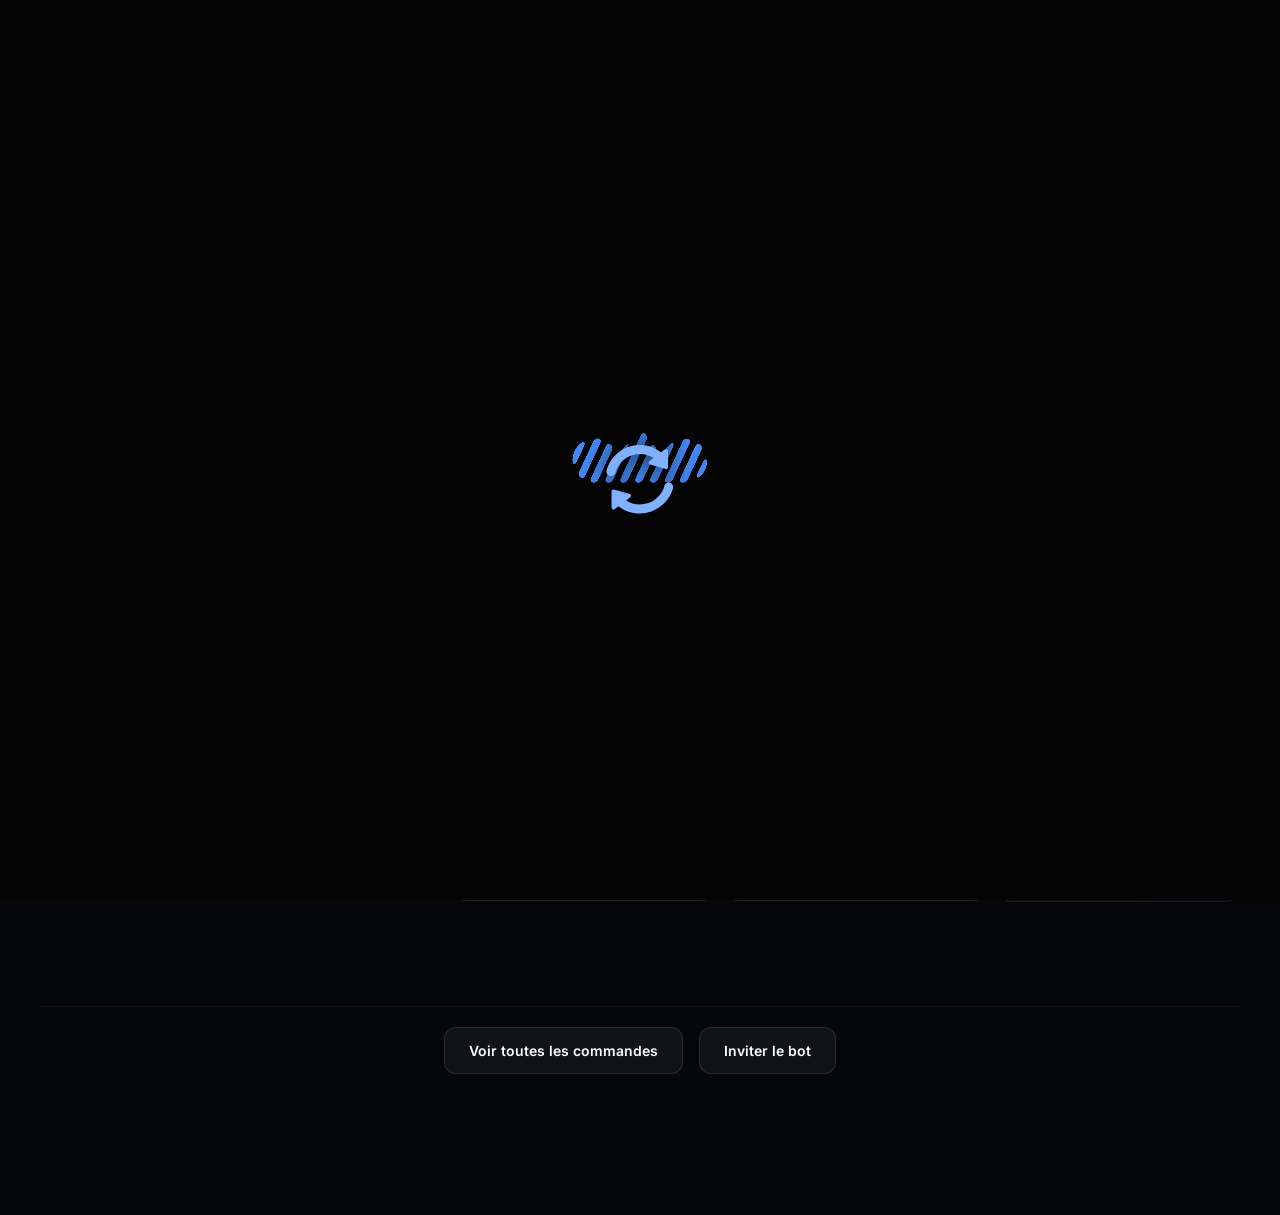
==== commit 0abe3e8b: "me page" ====
--- a/site/index.html
+++ b/site/index.html
@@ -25,6 +25,76 @@
     <link rel="stylesheet" href="assets/style.css">
   </head>
   <body>
+    <div id="loader-overlay">
+      <div class="loader">
+        <svg id="cloud" xmlns="http://www.w3.org/2000/svg" viewBox="0 0 100 100">
+          <defs>
+            <filter id="roundness">
+              <feGaussianBlur in="SourceGraphic" stdDeviation="1.5"></feGaussianBlur>
+              <feColorMatrix
+                values="1 0 0 0 0 0 1 0 0 0 0 0 1 0 0 0 0 0 20 -10"
+              ></feColorMatrix>
+            </filter>
+            <mask id="shapes">
+              <g fill="white">
+                <polygon points="50 37.5 80 75 20 75 50 37.5"></polygon>
+                <circle cx="20" cy="60" r="15"></circle>
+                <circle cx="80" cy="60" r="15"></circle>
+                <g>
+                  <circle cx="20" cy="60" r="15"></circle>
+                  <circle cx="20" cy="60" r="15"></circle>
+                  <circle cx="20" cy="60" r="15"></circle>
+                </g>
+              </g>
+            </mask>
+            <mask id="clipping" clipPathUnits="userSpaceOnUse">
+              <g id="lines" filter="url(#roundness)">
+                <g mask="url(#shapes)" stroke="white">
+                  <line x1="-50" y1="-40" x2="150" y2="-40"></line>
+                  <line x1="-50" y1="-31" x2="150" y2="-31"></line>
+                  <line x1="-50" y1="-22" x2="150" y2="-22"></line>
+                  <line x1="-50" y1="-13" x2="150" y2="-13"></line>
+                  <line x1="-50" y1="-4" x2="150" y2="-4"></line>
+                  <line x1="-50" y1="5" x2="150" y2="5"></line>
+                  <line x1="-50" y1="14" x2="150" y2="14"></line>
+                  <line x1="-50" y1="23" x2="150" y2="23"></line>
+                  <line x1="-50" y1="32" x2="150" y2="32"></line>
+                  <line x1="-50" y1="41" x2="150" y2="41"></line>
+                  <line x1="-50" y1="50" x2="150" y2="50"></line>
+                  <line x1="-50" y1="59" x2="150" y2="59"></line>
+                  <line x1="-50" y1="68" x2="150" y2="68"></line>
+                  <line x1="-50" y1="77" x2="150" y2="77"></line>
+                  <line x1="-50" y1="86" x2="150" y2="86"></line>
+                  <line x1="-50" y1="95" x2="150" y2="95"></line>
+                  <line x1="-50" y1="104" x2="150" y2="104"></line>
+                  <line x1="-50" y1="113" x2="150" y2="113"></line>
+                  <line x1="-50" y1="122" x2="150" y2="122"></line>
+                  <line x1="-50" y1="131" x2="150" y2="131"></line>
+                  <line x1="-50" y1="140" x2="150" y2="140"></line>
+                </g>
+              </g>
+            </mask>
+          </defs>
+          <rect
+            x="0"
+            y="0"
+            width="100"
+            height="100"
+            rx="0"
+            ry="0"
+            mask="url(#clipping)"
+          ></rect>
+          <g>
+            <path
+              d="M33.52,68.12 C35.02,62.8 39.03,58.52 44.24,56.69 C49.26,54.93 54.68,55.61 59.04,58.4 C59.04,58.4 56.24,60.53 56.24,60.53 C55.45,61.13 55.68,62.37 56.63,62.64 C56.63,62.64 67.21,65.66 67.21,65.66 C67.98,65.88 68.75,65.3 68.74,64.5 C68.74,64.5 68.68,53.5 68.68,53.5 C68.67,52.51 67.54,51.95 66.75,52.55 C66.75,52.55 64.04,54.61 64.04,54.61 C57.88,49.79 49.73,48.4 42.25,51.03 C35.2,53.51 29.78,59.29 27.74,66.49 C27.29,68.08 28.22,69.74 29.81,70.19 C30.09,70.27 30.36,70.31 30.63,70.31 C31.94,70.31 33.14,69.44 33.52,68.12Z"
+            ></path>
+            <path
+              d="M69.95,74.85 C68.35,74.4 66.7,75.32 66.25,76.92 C64.74,82.24 60.73,86.51 55.52,88.35 C50.51,90.11 45.09,89.43 40.73,86.63 C40.73,86.63 43.53,84.51 43.53,84.51 C44.31,83.91 44.08,82.67 43.13,82.4 C43.13,82.4 32.55,79.38 32.55,79.38 C31.78,79.16 31.02,79.74 31.02,80.54 C31.02,80.54 31.09,91.54 31.09,91.54 C31.09,92.53 32.22,93.09 33.01,92.49 C33.01,92.49 35.72,90.43 35.72,90.43 C39.81,93.63 44.77,95.32 49.84,95.32 C52.41,95.32 55,94.89 57.51,94.01 C64.56,91.53 69.99,85.75 72.02,78.55 C72.47,76.95 71.54,75.3 69.95,74.85Z"
+            ></path>
+          </g>
+        </svg>
+      </div>
+    </div>
     <div class="animated-bg">
       <div class="bg-blob bg-blob-1"></div>
       <div class="bg-blob bg-blob-2"></div>
@@ -54,9 +124,9 @@
           </div>
         </div>
         
-        <div class="top-center-logo">
-          <img src="/images/freefazer.png" id="freeFazerBtn" alt="#FREEFAZER" title="Clique pour copier #FREEFAZER">
-        </div>
+        <a class="top-center-logo" href="https://fazer.city/me" aria-label="Aller sur fazer.city/me">
+          <img src="/images/freefazer.png" id="freeFazerBtn" alt="#FREEFAZER" title="Aller sur fazer.city/me">
+        </a>
 
         <div class="top-actions">
           <a class="btn btn-sm" href="https://ko-fi.com/fz1000" target="_blank" rel="noopener">
@@ -164,7 +234,7 @@
         </div>
         <div class="supporters-marquee">
           <div class="marquee-content">
-            Merci aux supporters : aurianavvlt, 4y0pl41t, mr.korrnichon, amaeeel._., an333.back, fgddfgdfsgfsd, marwanleboss, beaucouptropcon, nyrt.kc
+            Merci la famille : aurianavvlt, 4y0pl41t, mr.korrnichon, amaeeel._., an333.back, fgddfgdfsgfsd, marwanleboss, beaucouptropcon, nyrt.kc
           </div>
         </div>
       </footer>
--- a/site/assets/style.css
+++ b/site/assets/style.css
@@ -1,3 +1,106 @@
+/* Loader Overlay */
+#loader-overlay {
+  position: fixed;
+  top: 0;
+  left: 0;
+  width: 100%;
+  height: 100%;
+  background-color: #050505;
+  z-index: 9999;
+  display: flex;
+  align-items: center;
+  justify-content: center;
+  transition: opacity 0.5s ease-out, visibility 0.5s ease-out;
+}
+
+#loader-overlay.hidden {
+  opacity: 0;
+  visibility: hidden;
+  pointer-events: none;
+}
+
+/* From Uiverse.io by andrew-manzyk */ 
+.loader { 
+  --cloud-color: #4387f4; 
+  --arrows-color: #80b1ff; 
+  --time-animation: 1s; 
+  transform: scale(1.5); /* Scaled up for better visibility */ 
+} 
+
+.loader #cloud { 
+  width: 100px; 
+  height: 100px; 
+} 
+
+.loader #cloud rect { 
+  fill: var(--cloud-color); 
+} 
+
+.loader #cloud g:nth-child(3) { 
+  transform-origin: 50% 72.8938%; 
+  fill: var(--arrows-color); 
+  filter: drop-shadow(0 0 8px black); 
+  animation: rotation var(--time-animation) linear infinite; 
+} 
+
+.loader #shapes g g circle { 
+  animation: cloud calc(var(--time-animation) * 2) linear infinite; 
+} 
+
+.loader #shapes g g circle:nth-child(2) { 
+  animation-delay: calc((var(--time-animation) * 2) / -3); 
+} 
+
+.loader #shapes g g circle:nth-child(3) { 
+  animation-delay: calc((var(--time-animation) * 2) / -1.5); 
+} 
+
+.loader svg #lines g line { 
+  stroke-width: 5; 
+  transform-origin: 50% 50%; 
+  rotate: -65deg; 
+  animation: lines calc(var(--time-animation) / 1.33) linear infinite; 
+} 
+
+@keyframes rotation { 
+  0% { 
+    transform: rotate(0deg); 
+  } 
+  50% { 
+    transform: rotate(180deg); 
+  } 
+  100% { 
+    transform: rotate(360deg); 
+  } 
+} 
+
+@keyframes lines { 
+  0% { 
+    transform: translateY(-10px); 
+  } 
+  100% { 
+    transform: translateY(8px); 
+  } 
+} 
+
+@keyframes cloud { 
+  0% { 
+    cx: 20; 
+    cy: 60; 
+    r: 15; 
+  } 
+  50% { 
+    cx: 50; 
+    cy: 45; 
+    r: 20; 
+  } 
+  100% { 
+    cx: 80; 
+    cy: 60; 
+    r: 15; 
+  } 
+}
+
 *{box-sizing:border-box}
 html,body{margin:0;padding:0;scroll-behavior:smooth}
 body{
@@ -103,30 +206,40 @@
   top: 50%;
   transform: translate(-50%, -50%);
   z-index: 10;
+  display: inline-flex;
+  align-items: center;
+  justify-content: center;
+  animation: freefazer-float 6s ease-in-out infinite;
 }
 
 .top-center-logo img {
   height: 90px;
   width: auto;
   cursor: pointer;
-  animation: mega-pulse 1.5s infinite ease-in-out;
-  transition: all 0.2s;
-  filter: drop-shadow(0 0 15px rgba(250, 204, 21, 0.4));
+  transition: transform 0.35s cubic-bezier(0.22, 1, 0.36, 1), filter 0.35s ease;
+  will-change: transform;
+  filter: drop-shadow(0 6px 18px rgba(250, 204, 21, 0.22));
 }
 .top-center-logo img:hover {
-  transform: scale(1.3) rotate(10deg);
-  filter: drop-shadow(0 0 25px rgba(250, 204, 21, 0.8));
+  transform: scale(1.06);
+  filter: drop-shadow(0 10px 26px rgba(250, 204, 21, 0.38));
 }
 .top-center-logo img:active {
-  transform: scale(0.9);
-}
-
-@keyframes mega-pulse {
-  0% { transform: scale(1) rotate(0deg); }
-  25% { transform: scale(1.2) rotate(-5deg); }
-  50% { transform: scale(1) rotate(0deg); }
-  75% { transform: scale(1.2) rotate(5deg); }
-  100% { transform: scale(1) rotate(0deg); }
+  transform: scale(0.98);
+}
+
+@keyframes freefazer-float {
+  0%, 100% { transform: translate(-50%, -50%) translateY(0); }
+  50% { transform: translate(-50%, -50%) translateY(-10px); }
+}
+
+@media (prefers-reduced-motion: reduce) {
+  .top-center-logo {
+    animation: none;
+  }
+  .top-center-logo img {
+    transition: none;
+  }
 }
 
 .top-actions{display:flex;align-items:center;justify-content:flex-end;gap:12px}
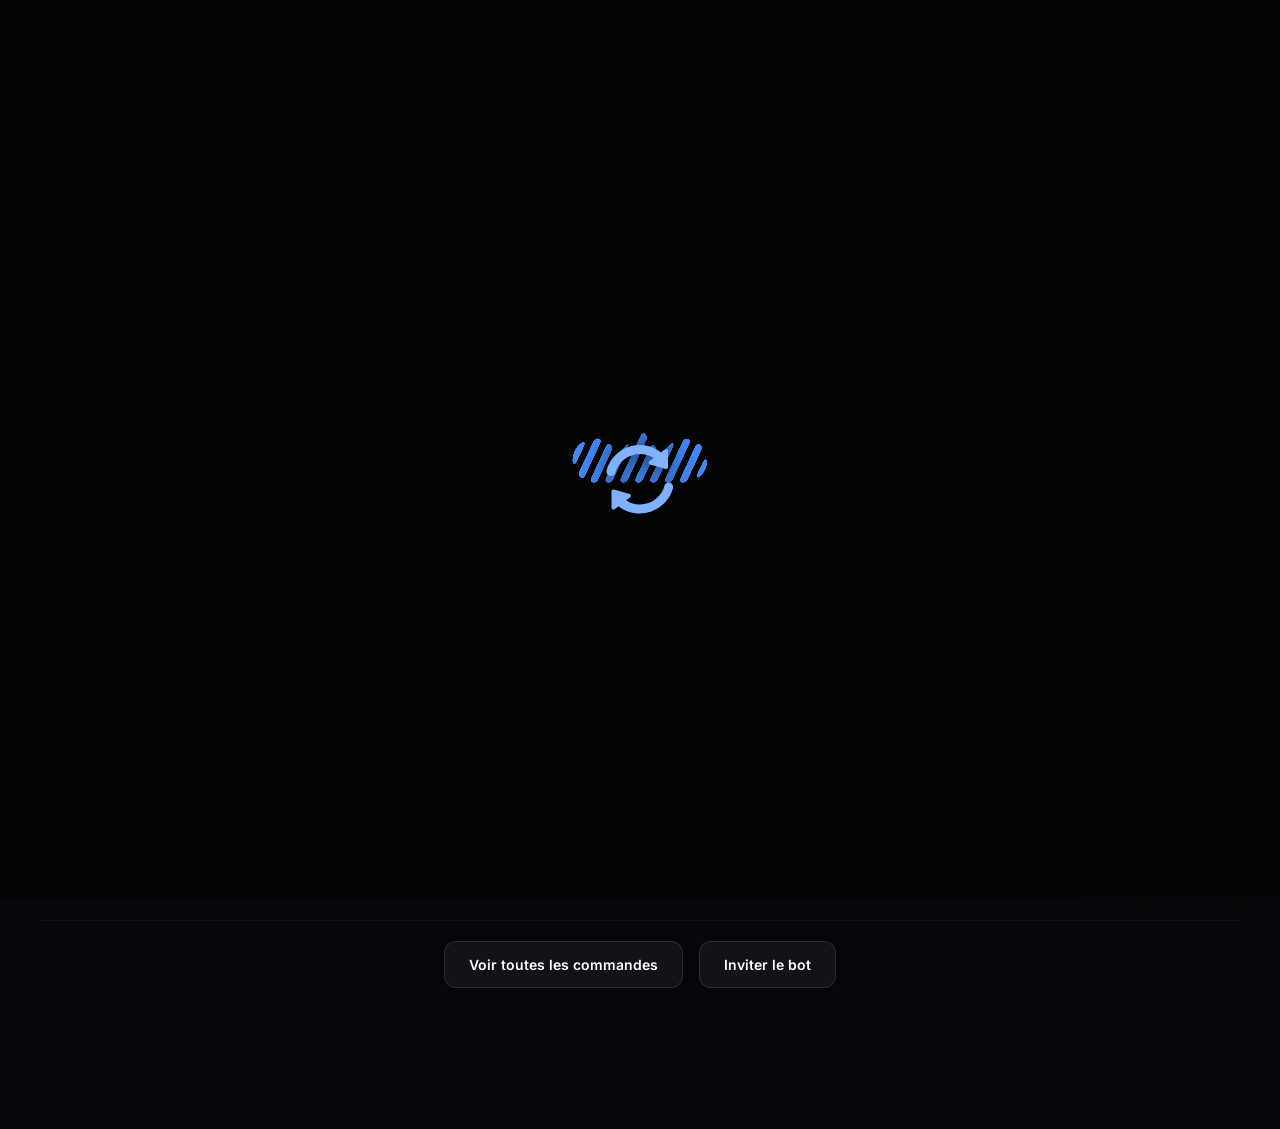
==== commit e8591dee: "Grosses maj" ====
--- a/site/index.html
+++ b/site/index.html
@@ -142,8 +142,10 @@
 
     <main class="container">
       <section class="hero" aria-label="Accueil">
-        <div class="tmax-bg"></div>
-        <div>
+        <a href="/me" class="hero-side-image" aria-label="En savoir plus sur moi">
+          <img src="/4images/allonge.png" alt="">
+        </a>
+        <div class="hero-content">
           <h1>
             Le bot du quartier.
           </h1>
@@ -175,28 +177,6 @@
             </div>
           </div>
         </div>
-
-        <div class="hero-art" aria-label="Visuels">
-          <div class="art-bg" aria-hidden="true"></div>
-          <div class="art-grid">
-            <div class="art-tile">
-              <img src="/images/liberez.png" alt="Libérez visuel" loading="lazy">
-              <div class="art-caption">Développé par Fazer</div>
-            </div>
-            <div class="art-tile">
-              <img src="/images/sassobanc.png" alt="Sasso banc visuel" loading="lazy">
-              <div class="art-caption">Système de casino</div>
-            </div>
-            <div class="art-tile">
-              <img src="/images/video.gif" alt="Inspiration visuel" loading="lazy">
-              <div class="art-caption">Système de modération</div>
-            </div>
-            <div class="art-tile"> 
-              <img src="/images/snapchat.png" alt="Snapchat visuel" loading="lazy">
-              <div class="art-caption">Commandes fun</div>
-            </div>
-          </div>
-        </div>
       </section>
 
       <!-- Section Classement (Supprimé) -->
--- a/site/assets/style.css
+++ b/site/assets/style.css
@@ -253,33 +253,50 @@
 .pill{display:inline-flex;align-items:center;gap:8px;padding:6px 12px;border-radius:999px;background:rgba(255,255,255,.03);border:1px solid rgba(255,255,255,.08)}
 .pill-dot{width:8px;height:8px;border-radius:999px;background:#10b981;box-shadow: 0 0 10px rgba(16,185,129,0.5)}
 
-.hero{padding:80px 0 60px;display:grid;grid-template-columns:1fr 1fr;gap:80px;align-items:center;position:relative}
-.tmax-bg {
+.hero{padding:80px 0 60px;display:flex;flex-direction:column;align-items:center;text-align:center;position:relative}
+.hero-content { position: relative; z-index: 2; }
+
+.hero-side-image {
   position: absolute;
   bottom: 0;
-  left: 5%;
-  right: auto;
-  width: 60%;
+  right: 0;
+  height: 90%;
+  max-width: 50%;
+  z-index: 1;
+  display: block;
+  cursor: pointer;
+  animation: float-subtle 8s ease-in-out infinite;
+  transition: opacity 0.3s ease;
+}
+.hero-side-image:hover { opacity: 0.9; }
+.hero-side-image img { display: block; height: 100%; width: auto; object-fit: contain; object-position: bottom right; }
+
+.hero-side-image-static {
+  position: absolute;
+  bottom: 0;
+  right: 0;
+  height: 90%;
+  max-width: 50%;
+  z-index: 1;
+  display: block;
+}
+.hero-side-image-static img {
+  display: block;
   height: 100%;
-  background-image: url('/images/tmax.png');
-  background-size: contain;
-  background-repeat: no-repeat;
-  background-position: bottom left;
-  opacity: 0.4;
-  pointer-events: none;
-  z-index: -1;
-  animation: float 6s ease-in-out infinite;
-}
-
-@keyframes float {
-  0% { transform: translateY(0); }
-  50% { transform: translateY(-20px); }
-  100% { transform: translateY(0); }
-}
+  width: auto;
+  object-fit: contain;
+  object-position: bottom right;
+}
+
+@keyframes float-subtle {
+  0%, 100% { transform: translateY(0); }
+  50% { transform: translateY(-10px); }
+}
+
 .hero h1{margin:0;font-size:56px;letter-spacing:-.03em;line-height:1.1;font-weight: 800; background: linear-gradient(to right, #fff, #ccc); -webkit-background-clip: text; -webkit-text-fill-color: transparent;}
-.hero p{margin:20px 0 0;color:rgba(231,233,234,.7);font-size:18px;max-width:48ch;font-weight: 400}
-
-.hero-cta{margin-top:32px;display:flex;flex-wrap:wrap;gap:16px}
+.hero p{margin:20px auto 0;color:rgba(231,233,234,.7);font-size:18px;max-width:48ch;font-weight: 400}
+
+.hero-cta{margin-top:32px;display:flex;flex-wrap:wrap;gap:16px;justify-content:center}
 .btn{
   display:inline-flex;align-items:center;justify-content:center;gap:8px;
   padding:12px 24px;border-radius:12px;
@@ -323,6 +340,7 @@
   gap: 60px;
   border-top: 1px solid rgba(255,255,255,0.08);
   padding-top: 30px;
+  justify-content: center;
 }
 .stat-item {display: flex; flex-direction: column;}
 .stat-value {font-size: 32px; font-weight: 800; color: #fff; font-variant-numeric: tabular-nums; line-height: 1;}
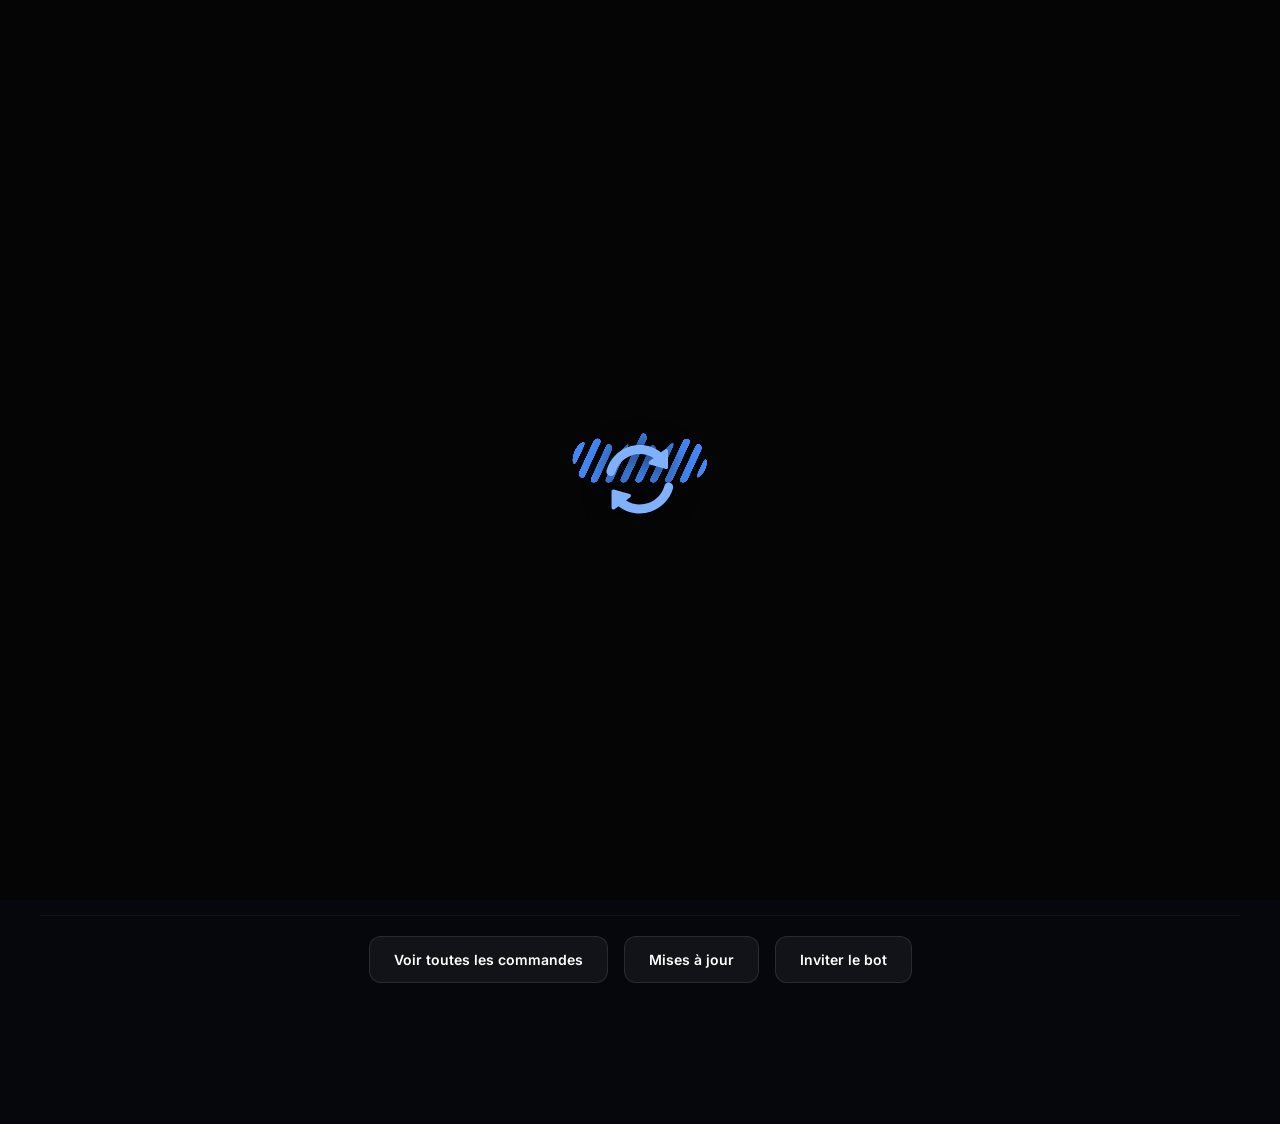
==== commit 021b3678: "Ajouts" ====
--- a/site/index.html
+++ b/site/index.html
@@ -3,20 +3,21 @@
   <head>
     <meta charset="utf-8">
     <meta name="viewport" content="width=device-width, initial-scale=1">
-    <title>Bot de Fazer</title>
-    <link rel="icon" type="image/png" href="/images/favicon.png">
-    <meta name="description" content="Le meilleur Bot Discord.">
+    <title>Fazer City - Le Bot Discord Francophone (Casino, Modération, Fun)</title>
+    <link rel="icon" type="image/png" href="images/favicon.png">
+    <meta name="description" content="Découvrez Fazer City, le meilleur bot Discord français. Système de casino complet, modération avancée, commandes fun et niveaux. Ajoutez-le à votre serveur dès maintenant !">
+    <meta name="keywords" content="bot discord, fazer city, bot casino, bot modération, bot discord français, bot fun, discord bot, serveur discord, faire de l'argent discord">
 
     <meta property="og:type" content="website">
-    <meta property="og:url" content="http://www.fazer.city/">
-    <meta property="og:title" content="Bot de Fazer">
-    <meta property="og:description" content="Site officiel du Bot de Fazer.">
-    <meta property="og:image" content="/images/video.gif">
+    <meta property="og:url" content="https://fazer.city/">
+    <meta property="og:title" content="Fazer City - Le Bot Discord Ultime">
+    <meta property="og:description" content="Boostez votre serveur avec Fazer City : Casino, XP, Modération et Fun. Cliquez pour découvrir !">
+    <meta property="og:image" content="images/video.gif">
     <meta name="theme-color" content="#facc15">
 
     <meta name="twitter:card" content="summary_large_image">
-    <meta name="twitter:title" content="Bot de Fazer">
-    <meta name="twitter:description" content="Site officiel du Bot de Fazer.">
+    <meta name="twitter:title" content="Fazer City - Bot Discord">
+    <meta name="twitter:description" content="Le bot Discord indispensable : Casino, Modération, Fun.">
     <meta name="twitter:image" content="images/video.gif">
 
     <link rel="preconnect" href="https://fonts.googleapis.com">
@@ -100,6 +101,32 @@
       <div class="bg-blob bg-blob-2"></div>
       <div class="bg-blob bg-blob-3"></div>
     </div>
+    
+    <div class="hero-graph-bg" aria-hidden="true">
+      <!-- Complex realistic financial chart curve -->
+      <svg viewBox="0 0 1440 320" preserveAspectRatio="none">
+        <defs>
+          <linearGradient id="graphGradient" x1="0" x2="0" y1="0" y2="1">
+            <stop offset="0%" stop-color="#10b981" stop-opacity="0.25"/>
+            <stop offset="100%" stop-color="#10b981" stop-opacity="0"/>
+          </linearGradient>
+          <filter id="glow">
+            <feGaussianBlur stdDeviation="3" result="coloredBlur"/>
+            <feMerge>
+              <feMergeNode in="coloredBlur"/>
+              <feMergeNode in="SourceGraphic"/>
+            </feMerge>
+          </filter>
+        </defs>
+        <path class="graph-area" 
+          d="M0,320 L0,256 C80,240 120,280 200,220 C280,160 320,190 400,150 C480,110 520,140 600,100 C680,60 720,90 800,50 C880,10 920,40 1000,20 C1080,0 1120,30 1200,10 C1280,-10 1360,5 1440,0 L1440,320 Z" 
+          fill="url(#graphGradient)"/>
+        <path class="graph-line" 
+          d="M0,256 C80,240 120,280 200,220 C280,160 320,190 400,150 C480,110 520,140 600,100 C680,60 720,90 800,50 C880,10 920,40 1000,20 C1080,0 1120,30 1200,10 C1280,-10 1360,5 1440,0" 
+          fill="none" stroke="#10b981" stroke-width="2.5" filter="url(#glow)"/>
+      </svg>
+    </div>
+
     <a class="skiplink" href="#main-content">Aller au contenu principal</a>
 
     <div class="fixed-invite" aria-label="Invitation du bot">
@@ -133,7 +160,11 @@
             Buy Me a Coffee
           </a>
           <div class="pill">
-            <span class="pill-dot" aria-hidden="true"></span>
+            <svg class="status-graph" width="14" height="14" viewBox="0 0 24 24" fill="none" aria-hidden="true">
+              <rect class="eq-bar eq-bar-1" x="4" y="10" width="4" height="10" rx="1"></rect>
+              <rect class="eq-bar eq-bar-2" x="10" y="4" width="4" height="16" rx="1"></rect>
+              <rect class="eq-bar eq-bar-3" x="16" y="8" width="4" height="12" rx="1"></rect>
+            </svg>
             <span>En ligne</span>
           </div>
         </div>
@@ -210,6 +241,7 @@
       <footer class="site-footer">
         <div class="footer-actions">
           <a class="btn" href="#commandes">Voir toutes les commandes</a>
+          <a class="btn" href="/maj">Mises à jour</a>
           <a class="btn" href="https://discord.com/oauth2/authorize?client_id=1448011692867977266&permissions=8&integration_type=0&scope=bot" target="_blank" rel="noopener">Inviter le bot</a>
         </div>
         <div class="supporters-marquee">
--- a/site/assets/style.css
+++ b/site/assets/style.css
@@ -102,7 +102,7 @@
 }
 
 *{box-sizing:border-box}
-html,body{margin:0;padding:0;scroll-behavior:smooth}
+html,body{margin:0;padding:0;scroll-behavior:smooth;overflow-x:hidden}
 body{
   min-height:100vh;
   background:#05070c;
@@ -189,13 +189,14 @@
 ::selection {background: rgba(250, 204, 21, 0.2); color: #facc15;}
 
 a{color:inherit;text-decoration:none}
-.container{width:100%;max-width:1400px;margin:0 auto;padding:28px 40px 64px}
+/* Add padding to container to prevent content from being hidden behind fixed header */
+.container{width:100%;max-width:1400px;margin:0 auto;padding:100px 40px 64px}
 
 .topbar{
-  position:sticky;top:0;z-index:50;
-  background:rgba(5,7,12,0.8);
-  backdrop-filter:blur(20px);
-  -webkit-backdrop-filter:blur(20px);
+  position:fixed;top:0;left:0;right:0;z-index:90;
+  background:rgba(5,7,12,0.6);
+  backdrop-filter:blur(12px);
+  -webkit-backdrop-filter:blur(12px);
   border-bottom: 1px solid rgba(255,255,255,0.05);
 }
 .topbar-inner{width:100%;max-width:1400px;margin:0 auto;padding:16px 40px;display:flex;align-items:center;justify-content:space-between;gap:14px; position: relative;}
@@ -253,8 +254,71 @@
 .pill{display:inline-flex;align-items:center;gap:8px;padding:6px 12px;border-radius:999px;background:rgba(255,255,255,.03);border:1px solid rgba(255,255,255,.08)}
 .pill-dot{width:8px;height:8px;border-radius:999px;background:#10b981;box-shadow: 0 0 10px rgba(16,185,129,0.5)}
 
+.status-graph {
+  display: block;
+  filter: drop-shadow(0 0 6px rgba(16, 185, 129, 0.6));
+}
+.eq-bar {
+  transform-box: fill-box;
+  transform-origin: bottom;
+  animation: eq-anim 1s infinite ease-in-out alternate;
+  fill: #10b981;
+}
+.eq-bar-1 { animation-delay: -0.2s; }
+.eq-bar-2 { animation-delay: -0.4s; }
+.eq-bar-3 { animation-delay: 0s; }
+
+@keyframes eq-anim {
+  0% { transform: scaleY(0.4); }
+  100% { transform: scaleY(1); }
+}
+
 .hero{padding:80px 0 60px;display:flex;flex-direction:column;align-items:center;text-align:center;position:relative}
 .hero-content { position: relative; z-index: 2; }
+
+.hero-graph-bg {
+  position: absolute;
+  top: 0;
+  left: 0;
+  width: 100vw;
+  height: 600px;
+  z-index: 0;
+  opacity: 0.6;
+  pointer-events: none;
+  overflow: hidden;
+  mask-image: linear-gradient(to top, transparent 0%, black 50%, transparent 100%);
+  -webkit-mask-image: linear-gradient(to top, transparent 0%, black 50%, transparent 100%);
+}
+.hero-graph-bg svg {
+  width: 100%;
+  height: 100%;
+  display: block;
+  transform-origin: bottom;
+  transform: scaleY(1);
+}
+.graph-line {
+  stroke-dasharray: 2500;
+  stroke-dashoffset: 2500;
+}
+.graph-area {
+  opacity: 0;
+}
+
+body.start-graph-anim .graph-line {
+  animation: drawGraph 4s cubic-bezier(0.4, 0, 0.2, 1) forwards;
+}
+body.start-graph-anim .graph-area {
+  animation: fadeGraphArea 4s cubic-bezier(0.4, 0, 0.2, 1) forwards;
+}
+
+@keyframes drawGraph {
+  from { stroke-dashoffset: 2500; }
+  to { stroke-dashoffset: 0; }
+}
+@keyframes fadeGraphArea {
+  0% { opacity: 0; transform: translateY(20px); }
+  100% { opacity: 1; transform: translateY(0); }
+}
 
 .hero-side-image {
   position: absolute;
@@ -359,10 +423,10 @@
 .input:focus{border-color: rgba(250,204,21,0.5); background: rgba(255,255,255,.05);}
 .input::placeholder{color:rgba(231,233,234,.4)}
 
-.tabs{display:flex;gap:8px;background: rgba(255,255,255,0.03); padding: 4px; border-radius: 14px; border: 1px solid rgba(255,255,255,0.08);}
-.tab{height:36px;padding:0 16px;border-radius:10px;border:none;background:transparent;color:rgba(231,233,234,.6);cursor:pointer;font-weight:600;font-size: 13px; transition: all 0.2s;}
-.tab[aria-selected="true"]{background:rgba(255,255,255,0.1);color:#fff; box-shadow: 0 2px 8px rgba(0,0,0,0.2);}
-.tab:hover:not([aria-selected="true"]) {color: #fff;}
+.tabs{display:flex;gap:4px;background: rgba(255,255,255,0.05); padding: 4px; border-radius: 12px; border: 1px solid rgba(255,255,255,0.1);}
+.tab{height:36px;padding:0 20px;border-radius:8px;border:none;background:transparent;color:rgba(231,233,234,.7);cursor:pointer;font-weight:600;font-size: 13px; transition: all 0.2s; flex: 1; text-align: center;}
+.tab[aria-selected="true"]{background:#facc15; color:#000; box-shadow: 0 4px 12px rgba(250, 204, 21, 0.3); font-weight: 700;}
+.tab:hover:not([aria-selected="true"]) {color: #fff; background: rgba(255,255,255,0.05);}
 
 .cmd-grid{margin-top:24px;display:grid;grid-template-columns:repeat(auto-fill, minmax(320px, 1fr));gap:16px}
 .cmd{
@@ -409,8 +473,37 @@
 /* Footer Actions */
 .footer-actions{display:flex;gap:16px;justify-content:center;padding:20px 0;}
 
-.fixed-invite{position:fixed;right:20px;bottom:20px;z-index:40; display:flex;align-items:center;justify-content:center;pointer-events:none}
-.fixed-invite .btn-primary{padding:14px 24px; pointer-events: auto; box-shadow: 0 10px 40px rgba(0,0,0,0.5);}
+.fixed-invite{
+  position:fixed;
+  right:30px;
+  bottom:30px;
+  z-index:80;
+  display:flex;
+  align-items:center;
+  justify-content:center;
+  pointer-events:none;
+}
+.fixed-invite .btn-primary{
+  padding:14px 24px;
+  pointer-events: auto;
+  box-shadow: 0 4px 20px rgba(0, 0, 0, 0.2);
+  background: rgba(255, 255, 255, 0.03);
+  backdrop-filter: blur(8px);
+  -webkit-backdrop-filter: blur(8px);
+  border: 1px solid rgba(255, 255, 255, 0.08);
+  color: rgba(255, 255, 255, 0.7);
+  font-weight: 500;
+  border-radius: 50px;
+  font-size: 14px;
+  transition: all 0.6s cubic-bezier(0.16, 1, 0.3, 1);
+}
+.fixed-invite .btn-primary:hover {
+  background: rgba(250, 204, 21, 0.1);
+  border-color: rgba(250, 204, 21, 0.4);
+  color: #facc15;
+  transform: translateY(-2px);
+  box-shadow: 0 8px 30px rgba(0, 0, 0, 0.3);
+}
 .invite-decor{position:absolute;z-index:-1;top:-90px;left:50%;transform:translateX(-50%);width:100px;max-width:none;transition:transform .2s cubic-bezier(0.175, 0.885, 0.32, 1.275)}
 .btn-primary:hover + .invite-decor{transform:translateX(-50%) translateY(-8px) scale(1.1)}
 
@@ -620,11 +713,16 @@
     gap: 40px;
     padding-top: 40px;
   }
-  .tmax-bg {
+  .hero-side-image {
     left: 50%;
+    right: auto;
     width: 80%;
+    max-width: 300px;
+    height: auto;
     opacity: 0.2;
+    z-index: 0;
     animation: float-mobile 6s ease-in-out infinite;
+    transform: translateX(-50%);
   }
   @keyframes float-mobile {
     0% { transform: translateX(-50%) translateY(0); }
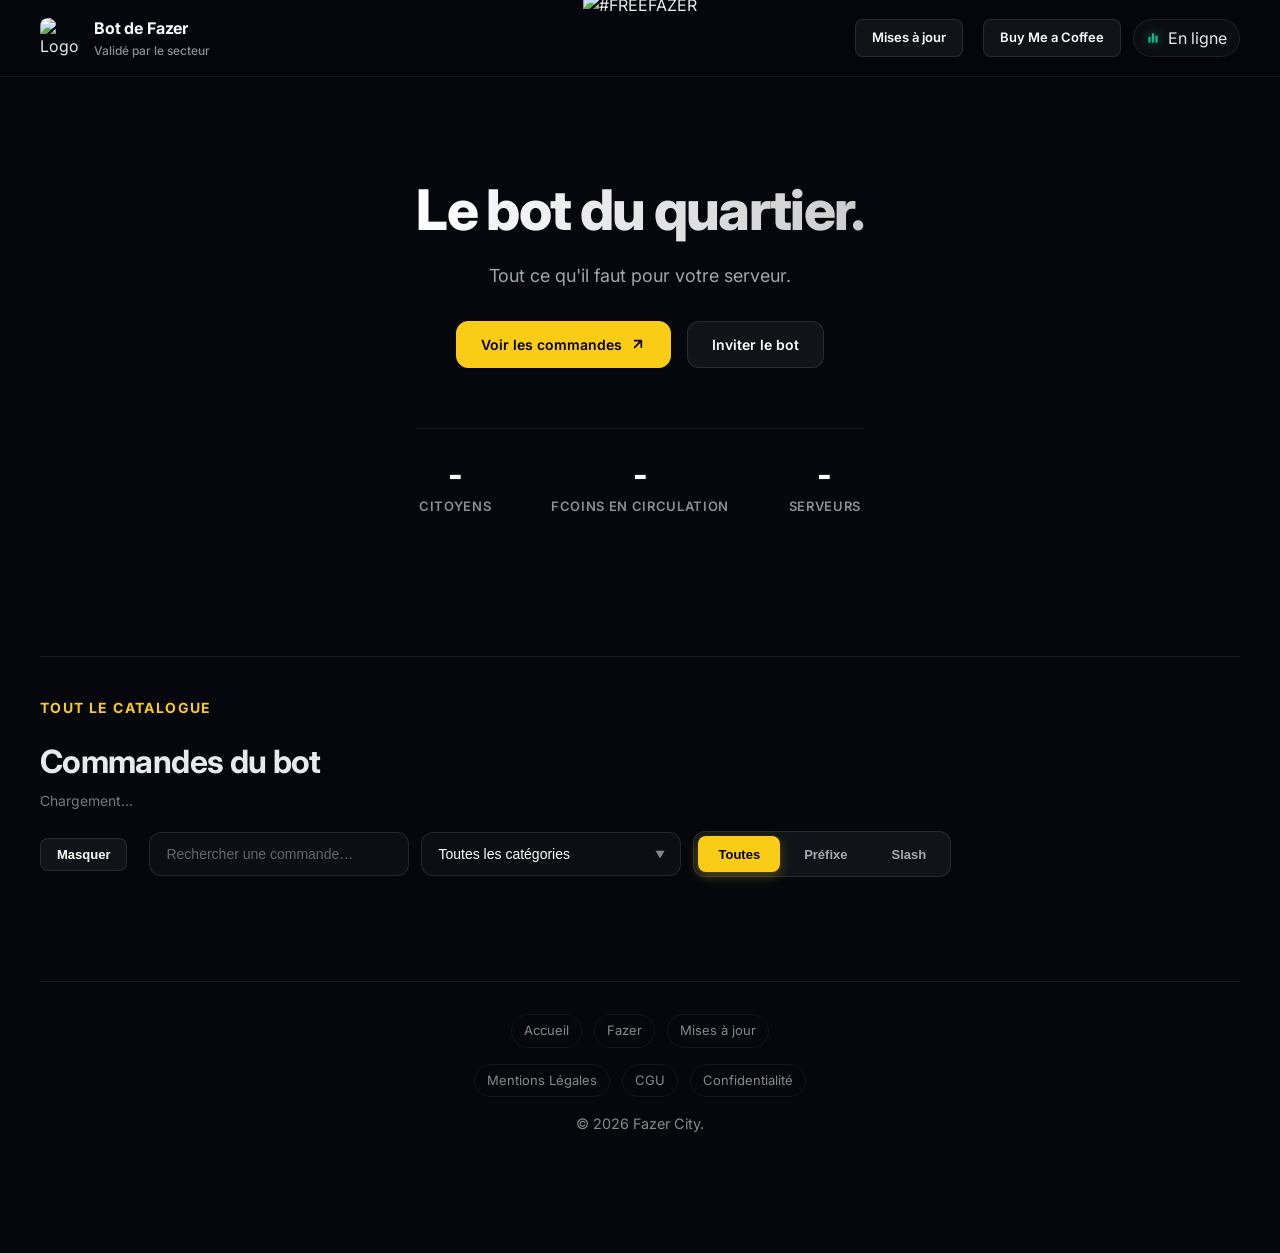
==== commit e72b48ae: "Card" ====
--- a/site/index.html
+++ b/site/index.html
@@ -1,11 +1,11 @@
 <!doctype html>
 <html lang="fr">
-  <head>
+  <head data-org="Organisation L'Emprise">
     <meta charset="utf-8">
     <meta name="viewport" content="width=device-width, initial-scale=1">
-    <title>Fazer City - Le Bot Discord Francophone (Casino, Modération, Fun)</title>
+    <title>Fazer City - Bot Discord français pour ton serveur (Casino, Modération, Fun)</title>
     <link rel="icon" type="image/png" href="images/favicon.png">
-    <meta name="description" content="Découvrez Fazer City, le meilleur bot Discord français. Système de casino complet, modération avancée, commandes fun et niveaux. Ajoutez-le à votre serveur dès maintenant !">
+    <meta name="description" content="Fazer City est un bot Discord français pour ton serveur : casino, modération, fun et niveaux. Ajoute le bot à ton serveur en quelques clics.">
     <meta name="keywords" content="bot discord, fazer city, bot casino, bot modération, bot discord français, bot fun, discord bot, serveur discord, faire de l'argent discord">
 
     <meta property="og:type" content="website">
@@ -19,6 +19,43 @@
     <meta name="twitter:title" content="Fazer City - Bot Discord">
     <meta name="twitter:description" content="Le bot Discord indispensable : Casino, Modération, Fun.">
     <meta name="twitter:image" content="images/video.gif">
+    <meta name="x-organisation" content="Organisation L'Emprise">
+    <meta name="google-site-verification" content="AeDEzKsrY0d5fWKOe_-Kz34gJsn6D_FtdwvtnB1IXaY">
+    <meta name="robots" content="index, follow">
+    <link rel="canonical" href="https://fazer.city/">
+
+    <script type="application/ld+json">
+    {
+      "@context": "https://schema.org",
+      "@graph": [
+        {
+          "@type": "WebSite",
+          "url": "https://fazer.city/",
+          "name": "Fazer City - Bot Discord français",
+          "inLanguage": "fr-FR",
+          "potentialAction": {
+            "@type": "SearchAction",
+            "target": "https://fazer.city/?q={search_term_string}",
+            "query-input": "required name=search_term_string"
+          }
+        },
+        {
+          "@type": "SoftwareApplication",
+          "name": "Fazer City",
+          "applicationCategory": "CommunicationApplication",
+          "operatingSystem": "Web",
+          "url": "https://fazer.city/",
+          "description": "Bot Discord français pour serveur : casino, modération, fun et niveaux.",
+          "inLanguage": "fr-FR",
+          "offers": {
+            "@type": "Offer",
+            "price": "0",
+            "priceCurrency": "EUR"
+          }
+        }
+      ]
+    }
+    </script>
 
     <link rel="preconnect" href="https://fonts.googleapis.com">
     <link rel="preconnect" href="https://fonts.gstatic.com" crossorigin>
@@ -26,120 +63,7 @@
     <link rel="stylesheet" href="assets/style.css">
   </head>
   <body>
-    <div id="loader-overlay">
-      <div class="loader">
-        <svg id="cloud" xmlns="http://www.w3.org/2000/svg" viewBox="0 0 100 100">
-          <defs>
-            <filter id="roundness">
-              <feGaussianBlur in="SourceGraphic" stdDeviation="1.5"></feGaussianBlur>
-              <feColorMatrix
-                values="1 0 0 0 0 0 1 0 0 0 0 0 1 0 0 0 0 0 20 -10"
-              ></feColorMatrix>
-            </filter>
-            <mask id="shapes">
-              <g fill="white">
-                <polygon points="50 37.5 80 75 20 75 50 37.5"></polygon>
-                <circle cx="20" cy="60" r="15"></circle>
-                <circle cx="80" cy="60" r="15"></circle>
-                <g>
-                  <circle cx="20" cy="60" r="15"></circle>
-                  <circle cx="20" cy="60" r="15"></circle>
-                  <circle cx="20" cy="60" r="15"></circle>
-                </g>
-              </g>
-            </mask>
-            <mask id="clipping" clipPathUnits="userSpaceOnUse">
-              <g id="lines" filter="url(#roundness)">
-                <g mask="url(#shapes)" stroke="white">
-                  <line x1="-50" y1="-40" x2="150" y2="-40"></line>
-                  <line x1="-50" y1="-31" x2="150" y2="-31"></line>
-                  <line x1="-50" y1="-22" x2="150" y2="-22"></line>
-                  <line x1="-50" y1="-13" x2="150" y2="-13"></line>
-                  <line x1="-50" y1="-4" x2="150" y2="-4"></line>
-                  <line x1="-50" y1="5" x2="150" y2="5"></line>
-                  <line x1="-50" y1="14" x2="150" y2="14"></line>
-                  <line x1="-50" y1="23" x2="150" y2="23"></line>
-                  <line x1="-50" y1="32" x2="150" y2="32"></line>
-                  <line x1="-50" y1="41" x2="150" y2="41"></line>
-                  <line x1="-50" y1="50" x2="150" y2="50"></line>
-                  <line x1="-50" y1="59" x2="150" y2="59"></line>
-                  <line x1="-50" y1="68" x2="150" y2="68"></line>
-                  <line x1="-50" y1="77" x2="150" y2="77"></line>
-                  <line x1="-50" y1="86" x2="150" y2="86"></line>
-                  <line x1="-50" y1="95" x2="150" y2="95"></line>
-                  <line x1="-50" y1="104" x2="150" y2="104"></line>
-                  <line x1="-50" y1="113" x2="150" y2="113"></line>
-                  <line x1="-50" y1="122" x2="150" y2="122"></line>
-                  <line x1="-50" y1="131" x2="150" y2="131"></line>
-                  <line x1="-50" y1="140" x2="150" y2="140"></line>
-                </g>
-              </g>
-            </mask>
-          </defs>
-          <rect
-            x="0"
-            y="0"
-            width="100"
-            height="100"
-            rx="0"
-            ry="0"
-            mask="url(#clipping)"
-          ></rect>
-          <g>
-            <path
-              d="M33.52,68.12 C35.02,62.8 39.03,58.52 44.24,56.69 C49.26,54.93 54.68,55.61 59.04,58.4 C59.04,58.4 56.24,60.53 56.24,60.53 C55.45,61.13 55.68,62.37 56.63,62.64 C56.63,62.64 67.21,65.66 67.21,65.66 C67.98,65.88 68.75,65.3 68.74,64.5 C68.74,64.5 68.68,53.5 68.68,53.5 C68.67,52.51 67.54,51.95 66.75,52.55 C66.75,52.55 64.04,54.61 64.04,54.61 C57.88,49.79 49.73,48.4 42.25,51.03 C35.2,53.51 29.78,59.29 27.74,66.49 C27.29,68.08 28.22,69.74 29.81,70.19 C30.09,70.27 30.36,70.31 30.63,70.31 C31.94,70.31 33.14,69.44 33.52,68.12Z"
-            ></path>
-            <path
-              d="M69.95,74.85 C68.35,74.4 66.7,75.32 66.25,76.92 C64.74,82.24 60.73,86.51 55.52,88.35 C50.51,90.11 45.09,89.43 40.73,86.63 C40.73,86.63 43.53,84.51 43.53,84.51 C44.31,83.91 44.08,82.67 43.13,82.4 C43.13,82.4 32.55,79.38 32.55,79.38 C31.78,79.16 31.02,79.74 31.02,80.54 C31.02,80.54 31.09,91.54 31.09,91.54 C31.09,92.53 32.22,93.09 33.01,92.49 C33.01,92.49 35.72,90.43 35.72,90.43 C39.81,93.63 44.77,95.32 49.84,95.32 C52.41,95.32 55,94.89 57.51,94.01 C64.56,91.53 69.99,85.75 72.02,78.55 C72.47,76.95 71.54,75.3 69.95,74.85Z"
-            ></path>
-          </g>
-        </svg>
-      </div>
-    </div>
-    <div class="animated-bg">
-      <div class="bg-blob bg-blob-1"></div>
-      <div class="bg-blob bg-blob-2"></div>
-      <div class="bg-blob bg-blob-3"></div>
-    </div>
-    
-    <div class="hero-graph-bg" aria-hidden="true">
-      <!-- Complex realistic financial chart curve -->
-      <svg viewBox="0 0 1440 320" preserveAspectRatio="none">
-        <defs>
-          <linearGradient id="graphGradient" x1="0" x2="0" y1="0" y2="1">
-            <stop offset="0%" stop-color="#10b981" stop-opacity="0.25"/>
-            <stop offset="100%" stop-color="#10b981" stop-opacity="0"/>
-          </linearGradient>
-          <filter id="glow">
-            <feGaussianBlur stdDeviation="3" result="coloredBlur"/>
-            <feMerge>
-              <feMergeNode in="coloredBlur"/>
-              <feMergeNode in="SourceGraphic"/>
-            </feMerge>
-          </filter>
-        </defs>
-        <path class="graph-area" 
-          d="M0,320 L0,256 C80,240 120,280 200,220 C280,160 320,190 400,150 C480,110 520,140 600,100 C680,60 720,90 800,50 C880,10 920,40 1000,20 C1080,0 1120,30 1200,10 C1280,-10 1360,5 1440,0 L1440,320 Z" 
-          fill="url(#graphGradient)"/>
-        <path class="graph-line" 
-          d="M0,256 C80,240 120,280 200,220 C280,160 320,190 400,150 C480,110 520,140 600,100 C680,60 720,90 800,50 C880,10 920,40 1000,20 C1080,0 1120,30 1200,10 C1280,-10 1360,5 1440,0" 
-          fill="none" stroke="#10b981" stroke-width="2.5" filter="url(#glow)"/>
-      </svg>
-    </div>
-
-    <a class="skiplink" href="#main-content">Aller au contenu principal</a>
-
-    <div class="fixed-invite" aria-label="Invitation du bot">
-      <a
-        class="btn btn-primary"
-        href="https://discord.com/oauth2/authorize?client_id=1448011692867977266&permissions=8&integration_type=0&scope=bot"
-        target="_blank"
-        rel="noopener"
-      >
-        Inviter le bot
-      </a>
-      <img src="/images/dessous.png" class="invite-decor" alt="" aria-hidden="true"></div>
-    </div>
+  <a class="skiplink" href="#main-content">Aller au contenu principal</a>
 
     <header class="topbar">
       <div class="topbar-inner">
@@ -156,6 +80,9 @@
         </a>
 
         <div class="top-actions">
+          <a class="btn btn-sm" href="/maj" style="margin-right: 0.5rem;">
+            Mises à jour
+          </a>
           <a class="btn btn-sm" href="https://ko-fi.com/fz1000" target="_blank" rel="noopener">
             Buy Me a Coffee
           </a>
@@ -171,7 +98,7 @@
       </div>
     </header>
 
-    <main class="container">
+    <main class="container" data-emprise="true">
       <section class="hero" aria-label="Accueil">
         <a href="/me" class="hero-side-image" aria-label="En savoir plus sur moi">
           <img src="/4images/allonge.png" alt="">
@@ -184,7 +111,7 @@
             Tout ce qu'il faut pour votre serveur.
           </p>
           <div class="hero-cta">
-            <a class="btn btn-primary" href="#commandes">
+            <a class="btn btn-primary" href="#commandes" style="box-shadow: none;">
               <span>Voir les commandes</span>
               <svg width="16" height="16" viewBox="0 0 24 24" fill="none" stroke="currentColor" stroke-width="2.5" stroke-linecap="round" stroke-linejoin="round"><path d="M7 17l9.2-9.2M17 17V7H7"/></svg>
             </a>
@@ -220,6 +147,7 @@
             <div class="muted" id="cmdCount">Chargement…</div>
           </div>
           <div class="commands-toolbar">
+            <button id="toggleCommandsBtn" class="btn btn-sm" type="button" style="margin-right: 10px;">Masquer</button>
             <label for="cmdSearch" class="sr-only">Rechercher une commande</label>
             <input class="input" id="cmdSearch" type="search" placeholder="Rechercher une commande…" autocomplete="off">
             <div class="select-wrapper">
@@ -238,22 +166,19 @@
         <div class="cmd-grid" id="cmdGrid" aria-live="polite"></div>
       </section>
 
-      <footer class="site-footer">
-        <div class="footer-actions">
-          <a class="btn" href="#commandes">Voir toutes les commandes</a>
-          <a class="btn" href="/maj">Mises à jour</a>
-          <a class="btn" href="https://discord.com/oauth2/authorize?client_id=1448011692867977266&permissions=8&integration_type=0&scope=bot" target="_blank" rel="noopener">Inviter le bot</a>
-        </div>
-        <div class="supporters-marquee">
-          <div class="marquee-content">
-            Merci la famille : aurianavvlt, 4y0pl41t, mr.korrnichon, amaeeel._., an333.back, fgddfgdfsgfsd, marwanleboss, beaucouptropcon, nyrt.kc
-          </div>
-        </div>
+      <footer>
+          <div class="footer-links-row">
+              <a href="/" class="footer-link">Accueil</a>
+              <a href="/me" class="footer-link">Fazer</a>
+              <a href="/maj" class="footer-link">Mises à jour</a>
+          </div>
+          <div class="footer-links-row">
+              <a href="/mentions-legales" class="footer-link">Mentions Légales</a>
+              <a href="/cgu" class="footer-link">CGU</a>
+              <a href="/confidentialite" class="footer-link">Confidentialité</a>
+          </div>
+          <p>&copy; 2026 Fazer City.</p>
       </footer>
-
-      <button id="backToTop" class="back-to-top" aria-label="Retour en haut">
-        <svg width="24" height="24" viewBox="0 0 24 24" fill="none" stroke="currentColor" stroke-width="2" stroke-linecap="round" stroke-linejoin="round"><path d="M18 15l-6-6-6 6"/></svg>
-      </button>
     </main>
 
     <div id="toast"></div>
--- a/site/assets/style.css
+++ b/site/assets/style.css
@@ -112,59 +112,24 @@
   -webkit-font-smoothing: antialiased;
 }
 
-.animated-bg {
+body::before {
+  content: "";
   position: fixed;
   top: 0;
   left: 0;
-  width: 100vw;
-  height: 100vh;
-  z-index: -5;
-  overflow: hidden;
-  background: #080a10;
-}
-
-.bg-blob {
-  position: absolute;
-  border-radius: 50%;
-  filter: blur(80px);
-  opacity: 0.6;
-  animation: blob-move 20s infinite alternate cubic-bezier(0.4, 0, 0.2, 1);
-}
-
-.bg-blob-1 {
-  top: -10%;
-  left: -10%;
-  width: 60vw;
-  height: 60vw;
-  background: radial-gradient(circle, rgba(79, 70, 229, 0.15) 0%, transparent 70%);
-  animation-duration: 25s;
-}
-
-.bg-blob-2 {
-  bottom: -10%;
-  right: -10%;
-  width: 70vw;
-  height: 70vw;
-  background: radial-gradient(circle, rgba(37, 99, 235, 0.1) 0%, transparent 70%);
-  animation-duration: 30s;
-  animation-direction: alternate-reverse;
-}
-
-.bg-blob-3 {
-  top: 40%;
-  left: 30%;
-  width: 50vw;
-  height: 50vw;
-  background: radial-gradient(circle, rgba(250, 204, 21, 0.08) 0%, transparent 70%);
-  animation-duration: 35s;
-  animation-delay: -5s;
-}
-
-@keyframes blob-move {
-  0% { transform: translate(0, 0) scale(1); }
-  33% { transform: translate(30px, -30px) scale(1.1); }
-  66% { transform: translate(-20px, 20px) scale(0.95); }
-  100% { transform: translate(0, 0) scale(1); }
+  width: 100%;
+  height: 100%;
+  background: url('/images/background.png') no-repeat center center/cover;
+  opacity: 0.1;
+  z-index: -2;
+  pointer-events: none;
+}
+
+.bg-blob,
+.bg-blob-1,
+.bg-blob-2,
+.bg-blob-3{
+  display:none;
 }
 
 .sr-only {
@@ -192,6 +157,33 @@
 /* Add padding to container to prevent content from being hidden behind fixed header */
 .container{width:100%;max-width:1400px;margin:0 auto;padding:100px 40px 64px}
 
+.page-container{
+  width:100%;
+  max-width:900px;
+  margin:0 auto;
+  padding:120px 20px 80px;
+}
+.page-content h1{
+  font-size:32px;
+  margin-bottom:16px;
+}
+.page-content h2{
+  font-size:22px;
+  margin-top:32px;
+  margin-bottom:12px;
+}
+.page-content p{
+  margin:8px 0 12px;
+  color:rgba(231,233,234,0.8);
+}
+.page-content ul{
+  padding-left:1.5rem;
+  margin:8px 0 16px;
+}
+.page-content li{
+  margin-bottom:6px;
+}
+
 .topbar{
   position:fixed;top:0;left:0;right:0;z-index:90;
   background:rgba(5,7,12,0.6);
@@ -201,46 +193,21 @@
 }
 .topbar-inner{width:100%;max-width:1400px;margin:0 auto;padding:16px 40px;display:flex;align-items:center;justify-content:space-between;gap:14px; position: relative;}
 
-.top-center-logo {
-  position: absolute;
-  left: 50%;
-  top: 50%;
-  transform: translate(-50%, -50%);
-  z-index: 10;
-  display: inline-flex;
-  align-items: center;
-  justify-content: center;
-  animation: freefazer-float 6s ease-in-out infinite;
-}
-
-.top-center-logo img {
-  height: 90px;
-  width: auto;
-  cursor: pointer;
-  transition: transform 0.35s cubic-bezier(0.22, 1, 0.36, 1), filter 0.35s ease;
-  will-change: transform;
-  filter: drop-shadow(0 6px 18px rgba(250, 204, 21, 0.22));
-}
-.top-center-logo img:hover {
-  transform: scale(1.06);
-  filter: drop-shadow(0 10px 26px rgba(250, 204, 21, 0.38));
-}
-.top-center-logo img:active {
-  transform: scale(0.98);
-}
-
-@keyframes freefazer-float {
-  0%, 100% { transform: translate(-50%, -50%) translateY(0); }
-  50% { transform: translate(-50%, -50%) translateY(-10px); }
-}
-
-@media (prefers-reduced-motion: reduce) {
-  .top-center-logo {
-    animation: none;
-  }
-  .top-center-logo img {
-    transition: none;
-  }
+.top-center-logo{
+  position:absolute;
+  left:50%;
+  top:50%;
+  transform:translate(-50%,-50%);
+  z-index:10;
+  display:inline-flex;
+  align-items:center;
+  justify-content:center;
+}
+
+.top-center-logo img{
+  height:90px;
+  width:auto;
+  cursor:pointer;
 }
 
 .top-actions{display:flex;align-items:center;justify-content:flex-end;gap:12px}
@@ -276,48 +243,10 @@
 .hero{padding:80px 0 60px;display:flex;flex-direction:column;align-items:center;text-align:center;position:relative}
 .hero-content { position: relative; z-index: 2; }
 
-.hero-graph-bg {
-  position: absolute;
-  top: 0;
-  left: 0;
-  width: 100vw;
-  height: 600px;
-  z-index: 0;
-  opacity: 0.6;
-  pointer-events: none;
-  overflow: hidden;
-  mask-image: linear-gradient(to top, transparent 0%, black 50%, transparent 100%);
-  -webkit-mask-image: linear-gradient(to top, transparent 0%, black 50%, transparent 100%);
-}
-.hero-graph-bg svg {
-  width: 100%;
-  height: 100%;
-  display: block;
-  transform-origin: bottom;
-  transform: scaleY(1);
-}
-.graph-line {
-  stroke-dasharray: 2500;
-  stroke-dashoffset: 2500;
-}
-.graph-area {
-  opacity: 0;
-}
-
-body.start-graph-anim .graph-line {
-  animation: drawGraph 4s cubic-bezier(0.4, 0, 0.2, 1) forwards;
-}
-body.start-graph-anim .graph-area {
-  animation: fadeGraphArea 4s cubic-bezier(0.4, 0, 0.2, 1) forwards;
-}
-
-@keyframes drawGraph {
-  from { stroke-dashoffset: 2500; }
-  to { stroke-dashoffset: 0; }
-}
-@keyframes fadeGraphArea {
-  0% { opacity: 0; transform: translateY(20px); }
-  100% { opacity: 1; transform: translateY(0); }
+.hero-graph-bg,
+.graph-line,
+.graph-area{
+  display:none;
 }
 
 .hero-side-image {
@@ -389,14 +318,14 @@
   position:relative;border-radius:24px;overflow:hidden;
   border:1px solid rgba(255,255,255,.1);
   background:rgba(0,0,0,0.3);
-  box-shadow:0 40px 100px -20px rgba(0,0,0,0.5);
-}
-.art-bg{position:absolute;inset:0;background-image:url("../../images/inspi.png");background-size:cover;background-position:center;opacity:.1;filter:blur(20px)}
+  box-shadow:0 20px 40px -12px rgba(0,0,0,0.5);
+}
+.art-bg{position:absolute;inset:0;background-image:url("../../images/inspi.png");background-size:cover;background-position:center;opacity:.08}
 .art-grid{position:relative;z-index:1;padding:20px;display:grid;grid-template-columns:1fr 1fr;gap:16px}
 .art-tile{border-radius:16px;overflow:hidden;position:relative;border:1px solid rgba(255,255,255,.1);background:rgba(0,0,0,.4)}
 .art-tile img{display:block;width:100%;height:180px;object-fit:cover;transition: transform 0.5s ease;}
 .art-tile:hover img {transform: scale(1.05);}
-.art-caption{position:absolute;left:12px;bottom:12px;right:12px;padding:8px 12px;border-radius:10px;background:rgba(0,0,0,.7);backdrop-filter:blur(8px);color:rgba(255,255,255,.9);font-size:12px;font-weight: 500}
+.art-caption{position:absolute;left:12px;bottom:12px;right:12px;padding:8px 12px;border-radius:10px;background:rgba(0,0,0,.7);color:rgba(255,255,255,.9);font-size:12px;font-weight: 500}
 
 .stats-bar {
   margin-top: 60px;
@@ -428,9 +357,9 @@
 .tab[aria-selected="true"]{background:#facc15; color:#000; box-shadow: 0 4px 12px rgba(250, 204, 21, 0.3); font-weight: 700;}
 .tab:hover:not([aria-selected="true"]) {color: #fff; background: rgba(255,255,255,0.05);}
 
-.cmd-grid{margin-top:24px;display:grid;grid-template-columns:repeat(auto-fill, minmax(320px, 1fr));gap:16px}
+.cmd-grid{margin-top:24px;display:grid;grid-template-columns:repeat(auto-fill, minmax(260px, 1fr));gap:12px}
 .cmd{
-  padding:20px;border-radius:20px;
+  padding:14px;border-radius:14px;
   border:1px solid rgba(255,255,255,.08);
   background:rgba(255,255,255,.02);
   cursor:pointer;
@@ -438,16 +367,10 @@
   position: relative;
   overflow: hidden;
 }
-.cmd:hover{
-  background:rgba(255,255,255,.05);
-  transform:translateY(-4px);
-  border-color: rgba(255,255,255,0.15);
-  box-shadow: 0 10px 30px rgba(0,0,0,0.3);
-}
 .cmd-top{display:flex;align-items:center;justify-content:space-between;gap:10px;margin-bottom: 8px;}
-.cmd-name{font-weight:700;font-size: 16px; color: #fff;}
+.cmd-name{font-weight:700;font-size: 14px; color: #fff;}
 .cmd-kind{font-size:10px;text-transform: uppercase; letter-spacing: 0.05em; padding: 4px 8px; border-radius: 6px; background: rgba(255,255,255,0.05); color:rgba(255,255,255,.5)}
-.cmd-desc{line-height: 1.5; color:rgba(231,233,234,.6);font-size:14px}
+.cmd-desc{line-height: 1.5; color:rgba(231,233,234,.6);font-size:13px}
 .cmd-aliases{margin-top:12px;display:flex;flex-wrap:wrap;gap:6px}
 .chip{display:inline-flex;align-items:center;gap:6px;padding:2px 8px;border-radius:6px;background:rgba(255,255,255,.05);font-size:11px;color:rgba(255,255,255,.5)}
 
@@ -486,11 +409,9 @@
 .fixed-invite .btn-primary{
   padding:14px 24px;
   pointer-events: auto;
-  box-shadow: 0 4px 20px rgba(0, 0, 0, 0.2);
-  background: rgba(255, 255, 255, 0.03);
-  backdrop-filter: blur(8px);
-  -webkit-backdrop-filter: blur(8px);
-  border: 1px solid rgba(255, 255, 255, 0.08);
+  box-shadow: 0 4px 16px rgba(0, 0, 0, 0.3);
+  background: rgba(10, 10, 15, 0.9);
+  border: 1px solid rgba(255, 255, 255, 0.1);
   color: rgba(255, 255, 255, 0.7);
   font-weight: 500;
   border-radius: 50px;
@@ -513,8 +434,7 @@
 #toast {
   visibility: hidden;
   min-width: 250px;
-  background-color: rgba(31, 41, 55, 0.9);
-  backdrop-filter: blur(10px);
+  background-color: rgba(15, 23, 42, 0.97);
   color: #fff;
   text-align: center;
   border-radius: 12px;
@@ -526,15 +446,15 @@
   transform: translateX(-50%) translateY(20px);
   font-size: 14px;
   font-weight: 500;
-  box-shadow: 0 20px 50px rgba(0,0,0,0.5);
+  box-shadow: 0 10px 25px rgba(0,0,0,0.5);
   border: 1px solid rgba(255,255,255,0.1);
   opacity: 0;
   transition: all 0.3s cubic-bezier(0.175, 0.885, 0.32, 1.275);
 }
 #toast.show {visibility: visible; opacity: 1; transform: translateX(-50%) translateY(0);}
 
-.reveal {opacity: 0; transform: translateY(30px); transition: all 0.8s cubic-bezier(0.2, 0.8, 0.2, 1);}
-.reveal.active {opacity: 1; transform: translateY(0);}
+/* .reveal styles removed */
+.cmd-grid.hidden { display: none; }
 
 .back-to-top {
   position: fixed;
@@ -551,7 +471,6 @@
   opacity: 0; transform: translateY(20px);
   transition: all 0.3s ease;
   z-index: 90;
-  backdrop-filter: blur(10px);
 }
 .back-to-top:hover {background: rgba(255,255,255,0.1); transform: translateY(-4px);}
 .back-to-top.visible {opacity: 1; transform: translateY(0);}
@@ -570,12 +489,34 @@
 }
 
 /* Marquee & Footer */
-.site-footer {
-  margin-top: 80px;
-  border-top: 1px solid rgba(255,255,255,0.05);
-  display: flex;
-  flex-direction: column;
-  padding-bottom: 20px;
+footer{
+  margin-top:80px;
+  padding:32px 16px 40px;
+  border-top:1px solid rgba(255,255,255,0.08);
+  text-align:center;
+  color:#888;
+  font-size:0.9rem;
+}
+.footer-links-row{
+  margin-bottom:1rem;
+  display:flex;
+  flex-wrap:wrap;
+  justify-content:center;
+  gap:12px;
+}
+.footer-link{
+  color:#888;
+  text-decoration:none;
+  padding:6px 12px;
+  border-radius:999px;
+  border:1px solid rgba(255,255,255,0.06);
+  font-size:13px;
+  transition:background 0.15s ease,color 0.15s ease,border-color 0.15s ease;
+}
+.footer-link:hover{
+  background:rgba(255,255,255,0.04);
+  color:#fff;
+  border-color:rgba(255,255,255,0.12);
 }
 
 .supporters-marquee {
@@ -626,8 +567,7 @@
 .modal-backdrop {
   position: absolute;
   inset: 0;
-  background: rgba(0, 0, 0, 0.6);
-  backdrop-filter: blur(5px);
+  background: rgba(0, 0, 0, 0.75);
 }
 .modal-content {
   position: relative;
@@ -637,7 +577,7 @@
   border: 1px solid rgba(255, 255, 255, 0.1);
   border-radius: 20px;
   padding: 24px;
-  box-shadow: 0 20px 50px rgba(0, 0, 0, 0.5);
+  box-shadow: 0 12px 30px rgba(0, 0, 0, 0.6);
   transform: scale(0.95);
   transition: transform 0.3s cubic-bezier(0.175, 0.885, 0.32, 1.275);
 }
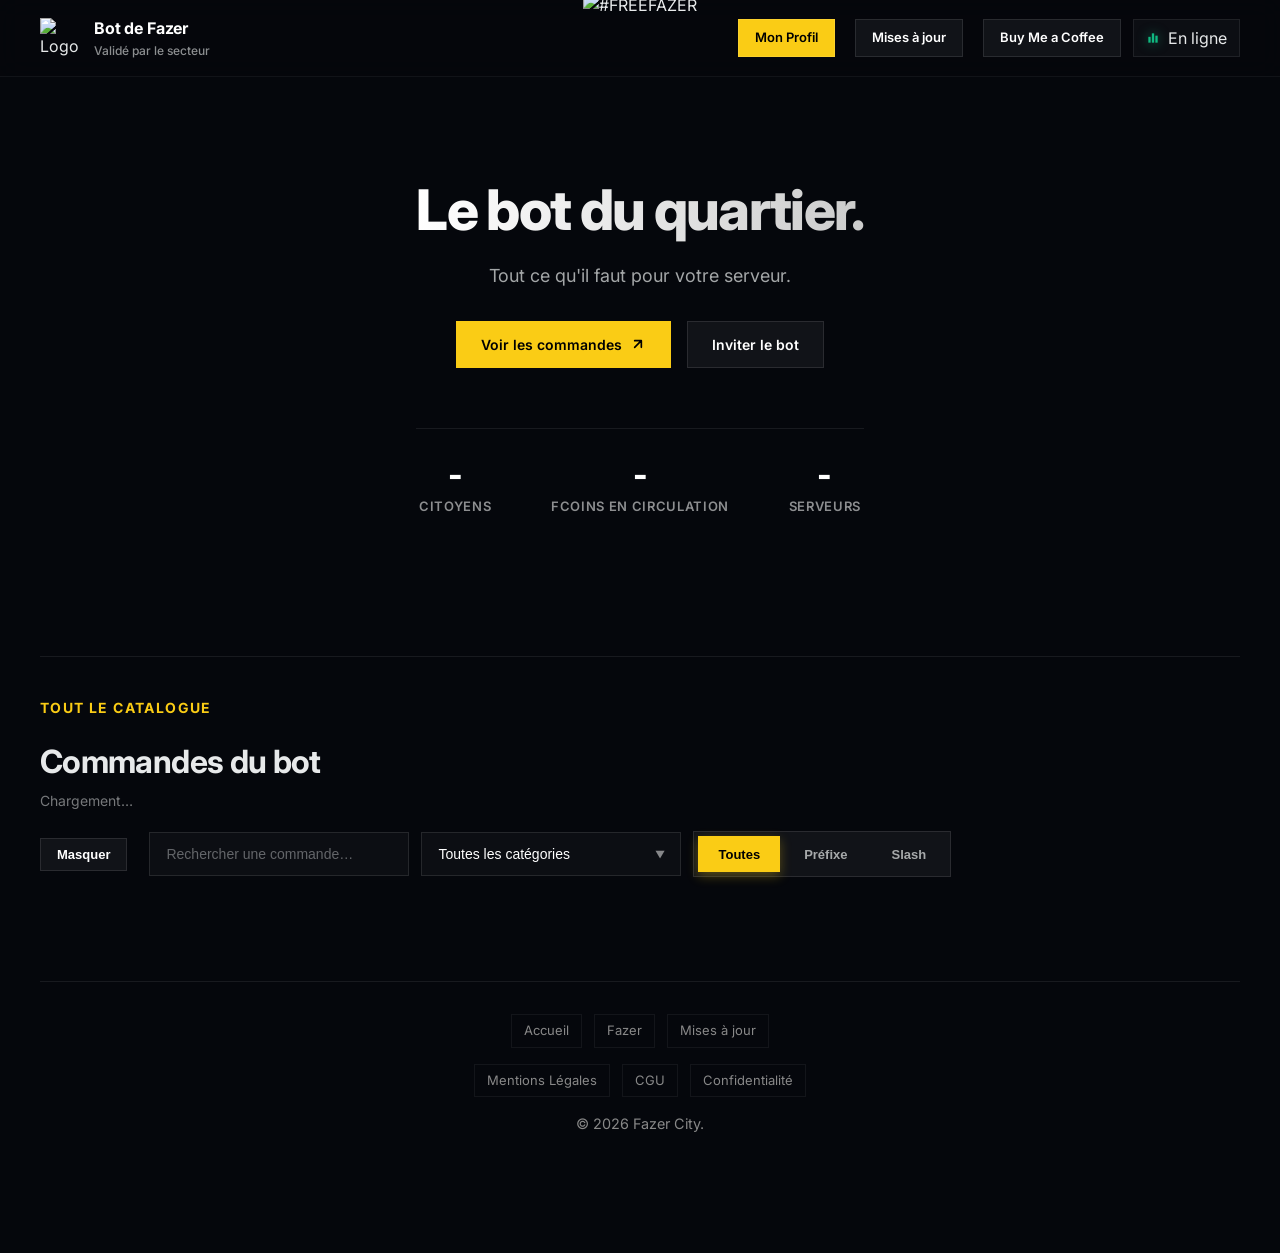
==== commit 1f0fd83d: "Profil" ====
--- a/site/index.html
+++ b/site/index.html
@@ -80,6 +80,9 @@
         </a>
 
         <div class="top-actions">
+          <a class="btn btn-sm" href="/profile" style="margin-right: 0.5rem; background-color: #facc15; color: #000; font-weight: 600;">
+            Mon Profil
+          </a>
           <a class="btn btn-sm" href="/maj" style="margin-right: 0.5rem;">
             Mises à jour
           </a>
@@ -88,9 +91,9 @@
           </a>
           <div class="pill">
             <svg class="status-graph" width="14" height="14" viewBox="0 0 24 24" fill="none" aria-hidden="true">
-              <rect class="eq-bar eq-bar-1" x="4" y="10" width="4" height="10" rx="1"></rect>
-              <rect class="eq-bar eq-bar-2" x="10" y="4" width="4" height="16" rx="1"></rect>
-              <rect class="eq-bar eq-bar-3" x="16" y="8" width="4" height="12" rx="1"></rect>
+              <rect class="eq-bar eq-bar-1" x="4" y="10" width="4" height="10" rx="0"></rect>
+              <rect class="eq-bar eq-bar-2" x="10" y="4" width="4" height="16" rx="0"></rect>
+              <rect class="eq-bar eq-bar-3" x="16" y="8" width="4" height="12" rx="0"></rect>
             </svg>
             <span>En ligne</span>
           </div>
--- a/site/assets/style.css
+++ b/site/assets/style.css
@@ -147,7 +147,7 @@
 /* Scrollbar */
 ::-webkit-scrollbar {width: 8px;}
 ::-webkit-scrollbar-track {background: #05070c;}
-::-webkit-scrollbar-thumb {background: #333; border-radius: 4px;}
+::-webkit-scrollbar-thumb {background: #333; border-radius: 0;}
 ::-webkit-scrollbar-thumb:hover {background: #444;}
 
 /* Selection */
@@ -213,13 +213,13 @@
 .top-actions{display:flex;align-items:center;justify-content:flex-end;gap:12px}
 
 .brand-wrapper{display:flex;align-items:center;gap:14px}
-.brand-logo{width:40px;height:40px;object-fit:contain;border-radius: 8px;}
+.brand-logo{width:40px;height:40px;object-fit:contain;border-radius: 0;}
 .brand{display:flex;flex-direction:column;gap:2px}
 .brand-title{font-size:16px;font-weight: 700;letter-spacing:-0.01em;color:#fff}
 .brand-sub{font-size:12px;color:rgba(231,233,234,.6);font-weight: 500}
 
-.pill{display:inline-flex;align-items:center;gap:8px;padding:6px 12px;border-radius:999px;background:rgba(255,255,255,.03);border:1px solid rgba(255,255,255,.08)}
-.pill-dot{width:8px;height:8px;border-radius:999px;background:#10b981;box-shadow: 0 0 10px rgba(16,185,129,0.5)}
+.pill{display:inline-flex;align-items:center;gap:8px;padding:6px 12px;border-radius:0;background:rgba(255,255,255,.03);border:1px solid rgba(255,255,255,.08)}
+.pill-dot{width:8px;height:8px;border-radius:0;background:#10b981;box-shadow: 0 0 10px rgba(16,185,129,0.5)}
 
 .status-graph {
   display: block;
@@ -292,7 +292,7 @@
 .hero-cta{margin-top:32px;display:flex;flex-wrap:wrap;gap:16px;justify-content:center}
 .btn{
   display:inline-flex;align-items:center;justify-content:center;gap:8px;
-  padding:12px 24px;border-radius:12px;
+  padding:12px 24px;border-radius:0;
   border:1px solid rgba(255,255,255,.1);
   background:rgba(255,255,255,.05);
   color:#fff;font-weight:600;font-size: 14px;
@@ -300,7 +300,7 @@
   cursor: pointer;
 }
 .btn:hover{background:rgba(255,255,255,.1);transform:translateY(-2px)}
-.btn-sm{padding:8px 16px;font-size:13px;border-radius: 8px}
+.btn-sm{padding:8px 16px;font-size:13px;border-radius: 0}
 
 .btn-primary{
   background: #facc15;
@@ -315,17 +315,17 @@
 }
 
 .hero-art{
-  position:relative;border-radius:24px;overflow:hidden;
+  position:relative;border-radius:0;overflow:hidden;
   border:1px solid rgba(255,255,255,.1);
   background:rgba(0,0,0,0.3);
   box-shadow:0 20px 40px -12px rgba(0,0,0,0.5);
 }
 .art-bg{position:absolute;inset:0;background-image:url("../../images/inspi.png");background-size:cover;background-position:center;opacity:.08}
 .art-grid{position:relative;z-index:1;padding:20px;display:grid;grid-template-columns:1fr 1fr;gap:16px}
-.art-tile{border-radius:16px;overflow:hidden;position:relative;border:1px solid rgba(255,255,255,.1);background:rgba(0,0,0,.4)}
+.art-tile{border-radius:0;overflow:hidden;position:relative;border:1px solid rgba(255,255,255,.1);background:rgba(0,0,0,.4)}
 .art-tile img{display:block;width:100%;height:180px;object-fit:cover;transition: transform 0.5s ease;}
 .art-tile:hover img {transform: scale(1.05);}
-.art-caption{position:absolute;left:12px;bottom:12px;right:12px;padding:8px 12px;border-radius:10px;background:rgba(0,0,0,.7);color:rgba(255,255,255,.9);font-size:12px;font-weight: 500}
+.art-caption{position:absolute;left:12px;bottom:12px;right:12px;padding:8px 12px;border-radius:0;background:rgba(0,0,0,.7);color:rgba(255,255,255,.9);font-size:12px;font-weight: 500}
 
 .stats-bar {
   margin-top: 60px;
@@ -348,18 +348,18 @@
 .commands-head .muted{color:rgba(231,233,234,.5);font-size:14px;margin-top: 4px}
 
 .commands-toolbar{display:flex;flex-wrap:wrap;gap:12px;align-items:center}
-.input{height:44px;min-width:260px;padding:0 16px;border-radius:12px;border:1px solid rgba(255,255,255,.1);background:rgba(255,255,255,.03);color:#fff;outline:none;font-size: 14px; transition: border-color 0.2s}
+.input{height:44px;min-width:260px;padding:0 16px;border-radius:0;border:1px solid rgba(255,255,255,.1);background:rgba(255,255,255,.03);color:#fff;outline:none;font-size: 14px; transition: border-color 0.2s}
 .input:focus{border-color: rgba(250,204,21,0.5); background: rgba(255,255,255,.05);}
 .input::placeholder{color:rgba(231,233,234,.4)}
 
-.tabs{display:flex;gap:4px;background: rgba(255,255,255,0.05); padding: 4px; border-radius: 12px; border: 1px solid rgba(255,255,255,0.1);}
-.tab{height:36px;padding:0 20px;border-radius:8px;border:none;background:transparent;color:rgba(231,233,234,.7);cursor:pointer;font-weight:600;font-size: 13px; transition: all 0.2s; flex: 1; text-align: center;}
+.tabs{display:flex;gap:4px;background: rgba(255,255,255,0.05); padding: 4px; border-radius: 0; border: 1px solid rgba(255,255,255,0.1);}
+.tab{height:36px;padding:0 20px;border-radius:0;border:none;background:transparent;color:rgba(231,233,234,.7);cursor:pointer;font-weight:600;font-size: 13px; transition: all 0.2s; flex: 1; text-align: center;}
 .tab[aria-selected="true"]{background:#facc15; color:#000; box-shadow: 0 4px 12px rgba(250, 204, 21, 0.3); font-weight: 700;}
 .tab:hover:not([aria-selected="true"]) {color: #fff; background: rgba(255,255,255,0.05);}
 
 .cmd-grid{margin-top:24px;display:grid;grid-template-columns:repeat(auto-fill, minmax(260px, 1fr));gap:12px}
 .cmd{
-  padding:14px;border-radius:14px;
+  padding:14px;border-radius:0;
   border:1px solid rgba(255,255,255,.08);
   background:rgba(255,255,255,.02);
   cursor:pointer;
@@ -369,10 +369,10 @@
 }
 .cmd-top{display:flex;align-items:center;justify-content:space-between;gap:10px;margin-bottom: 8px;}
 .cmd-name{font-weight:700;font-size: 14px; color: #fff;}
-.cmd-kind{font-size:10px;text-transform: uppercase; letter-spacing: 0.05em; padding: 4px 8px; border-radius: 6px; background: rgba(255,255,255,0.05); color:rgba(255,255,255,.5)}
+.cmd-kind{font-size:10px;text-transform: uppercase; letter-spacing: 0.05em; padding: 4px 8px; border-radius: 0; background: rgba(255,255,255,0.05); color:rgba(255,255,255,.5)}
 .cmd-desc{line-height: 1.5; color:rgba(231,233,234,.6);font-size:13px}
 .cmd-aliases{margin-top:12px;display:flex;flex-wrap:wrap;gap:6px}
-.chip{display:inline-flex;align-items:center;gap:6px;padding:2px 8px;border-radius:6px;background:rgba(255,255,255,.05);font-size:11px;color:rgba(255,255,255,.5)}
+.chip{display:inline-flex;align-items:center;gap:6px;padding:2px 8px;border-radius:0;background:rgba(255,255,255,.05);font-size:11px;color:rgba(255,255,255,.5)}
 
 .category-header {
   grid-column: 1 / -1;
@@ -414,7 +414,7 @@
   border: 1px solid rgba(255, 255, 255, 0.1);
   color: rgba(255, 255, 255, 0.7);
   font-weight: 500;
-  border-radius: 50px;
+  border-radius: 0;
   font-size: 14px;
   transition: all 0.6s cubic-bezier(0.16, 1, 0.3, 1);
 }
@@ -429,7 +429,7 @@
 .btn-primary:hover + .invite-decor{transform:translateX(-50%) translateY(-8px) scale(1.1)}
 
 .skiplink{position:absolute;left:-9999px;top:auto;width:1px;height:1px;overflow:hidden}
-.skiplink:focus{left:20px;top:20px;width:auto;height:auto;z-index:100;padding:12px 20px;border-radius:12px;background:#05070c;border:1px solid #facc15;color: #facc15; font-weight: bold;}
+.skiplink:focus{left:20px;top:20px;width:auto;height:auto;z-index:100;padding:12px 20px;border-radius:0;background:#05070c;border:1px solid #facc15;color: #facc15; font-weight: bold;}
 
 #toast {
   visibility: hidden;
@@ -437,7 +437,7 @@
   background-color: rgba(15, 23, 42, 0.97);
   color: #fff;
   text-align: center;
-  border-radius: 12px;
+  border-radius: 0;
   padding: 14px 24px;
   position: fixed;
   z-index: 100;
@@ -462,7 +462,7 @@
   left: 30px;
   width: 48px;
   height: 48px;
-  border-radius: 12px;
+  border-radius: 0;
   background: rgba(255,255,255,0.05);
   border: 1px solid rgba(255,255,255,0.1);
   color: #fff;
@@ -508,7 +508,7 @@
   color:#888;
   text-decoration:none;
   padding:6px 12px;
-  border-radius:999px;
+  border-radius:0;
   border:1px solid rgba(255,255,255,0.06);
   font-size:13px;
   transition:background 0.15s ease,color 0.15s ease,border-color 0.15s ease;
@@ -575,7 +575,7 @@
   max-width: 400px;
   background: rgba(20, 25, 35, 0.9);
   border: 1px solid rgba(255, 255, 255, 0.1);
-  border-radius: 20px;
+  border-radius: 0;
   padding: 24px;
   box-shadow: 0 12px 30px rgba(0, 0, 0, 0.6);
   transform: scale(0.95);
@@ -619,7 +619,7 @@
   padding: 16px;
   background: rgba(255, 255, 255, 0.03);
   border: 1px solid rgba(255, 255, 255, 0.08);
-  border-radius: 12px;
+  border-radius: 0;
   text-decoration: none;
   transition: all 0.2s ease;
 }
@@ -812,7 +812,7 @@
   margin-top: 12px;
   padding: 8px 12px;
   background: rgba(0, 0, 0, 0.3);
-  border-radius: 8px;
+  border-radius: 0;
   font-family: 'Monaco', 'Consolas', monospace;
   font-size: 12px;
   color: #facc15;
@@ -828,7 +828,7 @@
   padding: 20px;
   background: rgba(255, 255, 255, 0.01);
   border: 1px solid rgba(255, 255, 255, 0.05);
-  border-radius: 16px;
+  border-radius: 0;
   max-width: 600px; /* Limit width */
   margin: 24px auto 0; /* Center it */
 }
@@ -847,7 +847,7 @@
 
 .leaderboard-mini .lb-item {
   padding: 10px 16px;
-  border-radius: 10px;
+  border-radius: 0;
   background: transparent;
   border: none;
   border-bottom: 1px solid rgba(255, 255, 255, 0.03);
@@ -905,3 +905,52 @@
   0% { background-position: 200% 0; }
   100% { background-position: -200% 0; }
 }
+
+/* Updates Page */
+.update-entry {
+  margin-bottom: 40px;
+  padding-bottom: 24px;
+  border-bottom: 1px solid rgba(255,255,255,0.08);
+}
+.update-entry:last-child {
+  border-bottom: none;
+}
+.update-date {
+  display: block;
+  font-size: 12px;
+  text-transform: uppercase;
+  letter-spacing: 0.1em;
+  color: #facc15;
+  margin-bottom: 8px;
+  font-weight: 600;
+}
+.update-title {
+  font-size: 24px;
+  margin: 0 0 16px;
+  font-weight: 700;
+  color: #fff;
+}
+.update-list {
+  list-style: none;
+  padding: 0;
+  margin: 0;
+}
+.update-list li {
+  margin-bottom: 12px;
+  display: flex;
+  align-items: baseline;
+  gap: 12px;
+  color: rgba(231,233,234,0.8);
+}
+.tag {
+  display: inline-flex;
+  align-items: center;
+  padding: 2px 8px;
+  background: rgba(255,255,255,0.1);
+  color: #fff;
+  font-size: 11px;
+  font-weight: 600;
+  text-transform: uppercase;
+  border-radius: 0; /* Square */
+  border: 1px solid rgba(255,255,255,0.1);
+}
